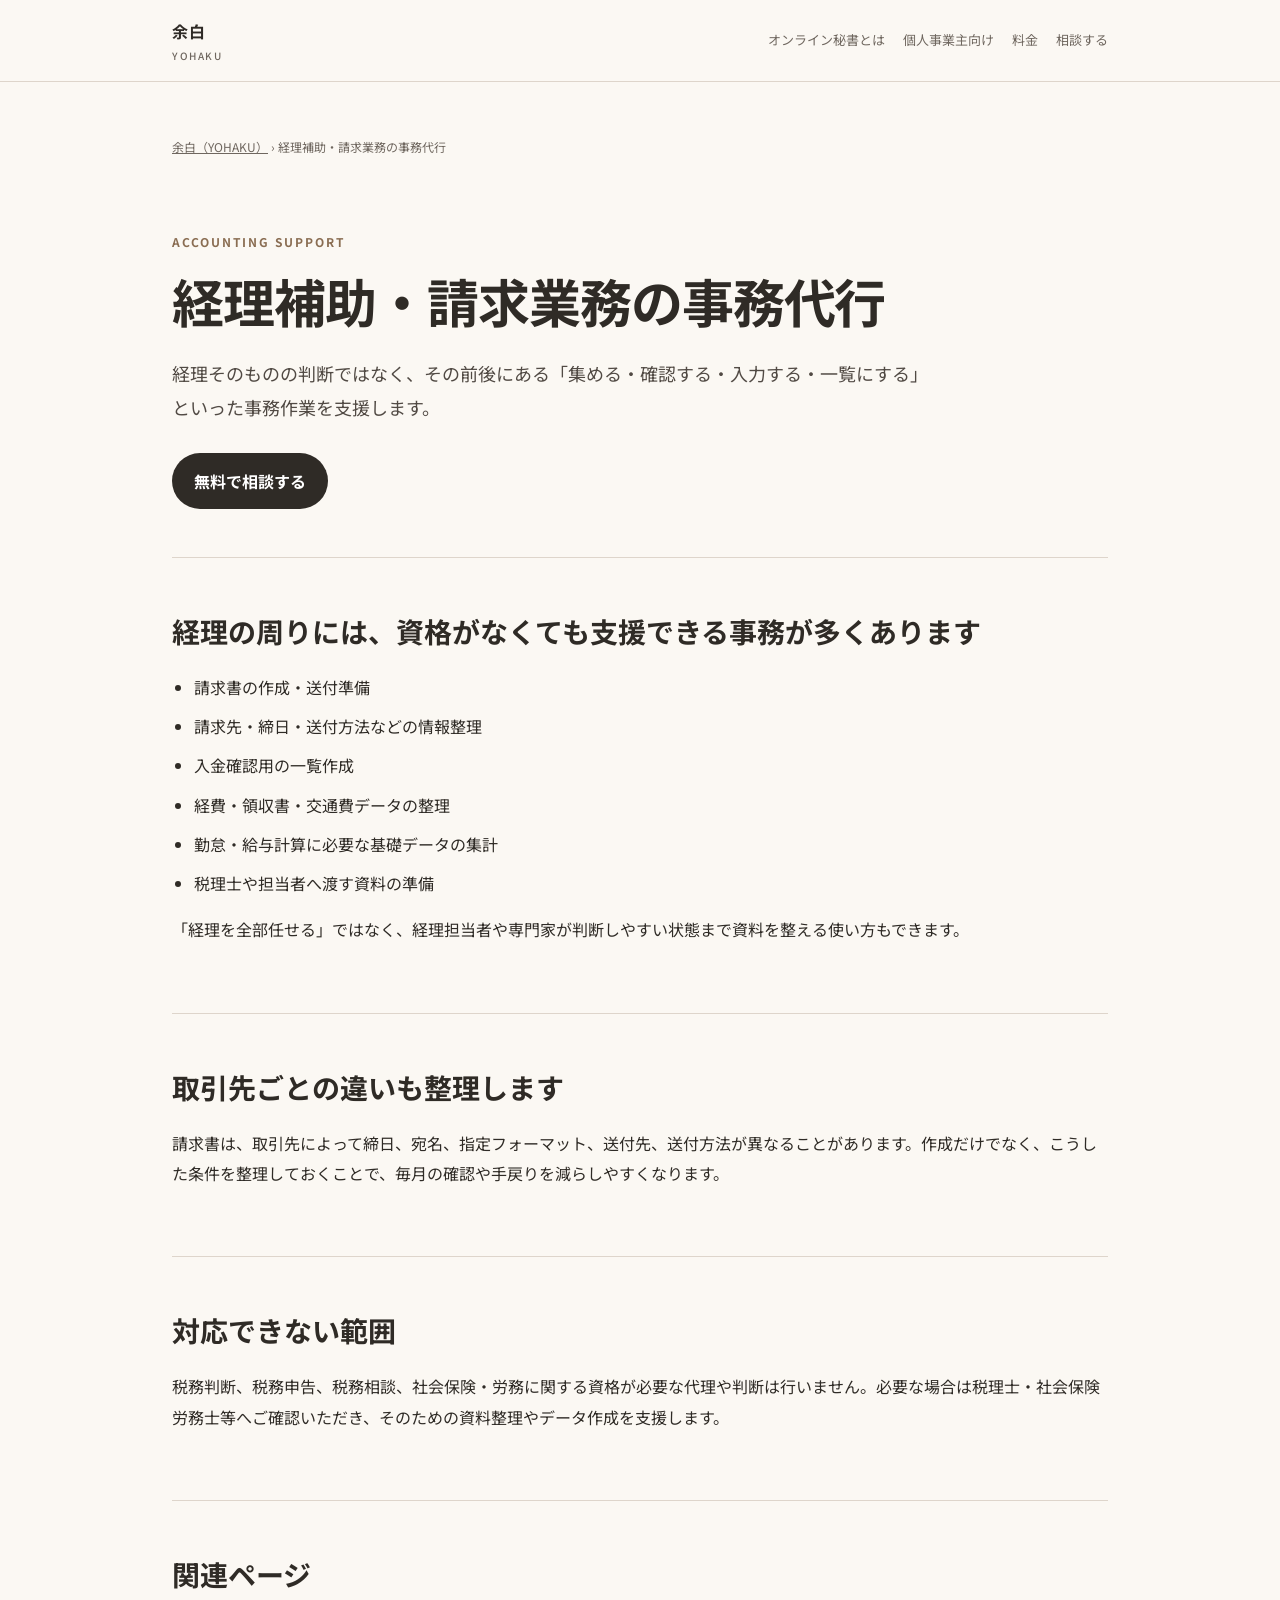
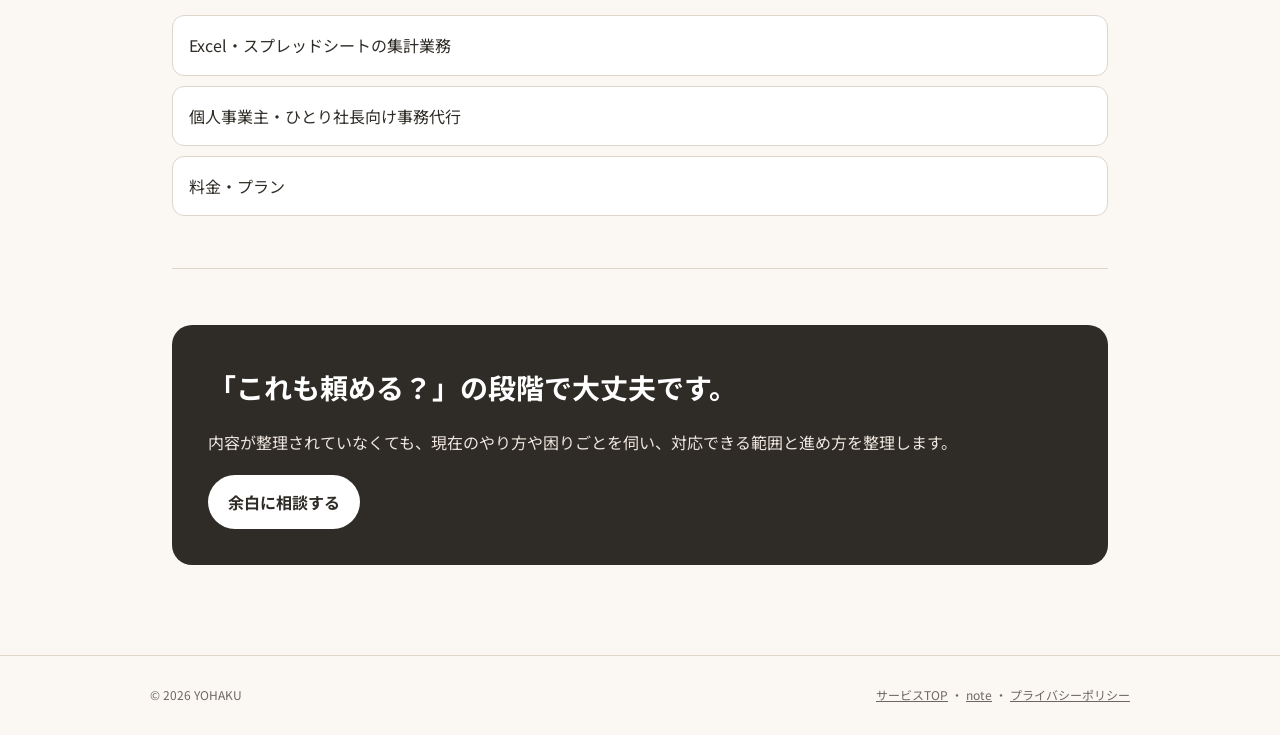
==== accounting-support/index.html @ 57a2a7ad "Add SEO page for accounting support" ====
<!DOCTYPE html>
<html lang="ja">
<head>
<meta charset="UTF-8">
<meta name="viewport" content="width=device-width,initial-scale=1">
<meta name="robots" content="index, follow, max-image-preview:large">
<link rel="canonical" href="https://ya-gi-chan.github.io/Assistant/accounting-support/">
<title>経理補助・請求業務の事務代行｜オンライン秘書 余白</title>
<meta name="description" content="請求書作成、入出金確認用データ、経費・交通費・給与関連資料の集計など、経理周辺の事務作業をオンラインで支援。個人事業主・小規模法人向け。">
<meta property="og:title" content="経理補助・請求業務の事務代行｜オンライン秘書 余白">
<meta property="og:description" content="経理周辺の「集める・確認する・入力する・一覧にする」事務作業をオンラインで支援します。">
<meta property="og:type" content="article">
<meta property="og:url" content="https://ya-gi-chan.github.io/Assistant/accounting-support/">
<meta property="og:locale" content="ja_JP">
<script type="application/ld+json">{"@context":"https://schema.org","@graph":[{"@type":"BreadcrumbList","itemListElement":[{"@type":"ListItem","position":1,"name":"余白（YOHAKU）","item":"https://ya-gi-chan.github.io/Assistant/"},{"@type":"ListItem","position":2,"name":"経理補助・請求業務の事務代行","item":"https://ya-gi-chan.github.io/Assistant/accounting-support/"}]},{"@type":"Service","name":"経理補助・請求業務の事務代行","url":"https://ya-gi-chan.github.io/Assistant/accounting-support/","description":"個人事業主・小規模法人向けの経理補助・請求業務の事務代行","serviceType":"経理補助・請求業務事務代行","areaServed":"JP","provider":{"@type":"ProfessionalService","name":"余白（YOHAKU）","url":"https://ya-gi-chan.github.io/Assistant/"}}]}</script>
<link rel="preconnect" href="https://fonts.googleapis.com">
<link rel="preconnect" href="https://fonts.gstatic.com" crossorigin>
<link href="https://fonts.googleapis.com/css2?family=Noto+Sans+JP:wght@400;500;700&display=swap" rel="stylesheet">
<link rel="stylesheet" href="../seo.css">
</head>
<body>
<header class="seo-header"><div class="seo-header__inner">
<a class="seo-logo" href="/Assistant/">余白 <small>YOHAKU</small></a>
<nav class="seo-nav"><a href="/Assistant/online-secretary/">オンライン秘書とは</a><a href="/Assistant/small-business/">個人事業主向け</a><a href="/Assistant/price/">料金</a><a href="/Assistant/#contact">相談する</a></nav>
</div></header>
<main class="seo-main">
<div class="breadcrumb"><a href="/Assistant/">余白（YOHAKU）</a> › 経理補助・請求業務の事務代行</div>
<section class="seo-hero">
<p class="eyebrow">ACCOUNTING SUPPORT</p>
<h1>経理補助・請求業務の事務代行</h1>
<p class="seo-hero__lead">経理そのものの判断ではなく、その前後にある「集める・確認する・入力する・一覧にする」といった事務作業を支援します。</p>
<a class="seo-cta" href="/Assistant/#contact">無料で相談する</a>
</section>
<section class="seo-section">
<h2>経理の周りには、資格がなくても支援できる事務が多くあります</h2>
<ul class="seo-list">
<li>請求書の作成・送付準備</li>
<li>請求先・締日・送付方法などの情報整理</li>
<li>入金確認用の一覧作成</li>
<li>経費・領収書・交通費データの整理</li>
<li>勤怠・給与計算に必要な基礎データの集計</li>
<li>税理士や担当者へ渡す資料の準備</li>
</ul>
<p>「経理を全部任せる」ではなく、経理担当者や専門家が判断しやすい状態まで資料を整える使い方もできます。</p>
</section>
<section class="seo-section">
<h2>取引先ごとの違いも整理します</h2>
<p>請求書は、取引先によって締日、宛名、指定フォーマット、送付先、送付方法が異なることがあります。作成だけでなく、こうした条件を整理しておくことで、毎月の確認や手戻りを減らしやすくなります。</p>
</section>
<section class="seo-section">
<h2>対応できない範囲</h2>
<p>税務判断、税務申告、税務相談、社会保険・労務に関する資格が必要な代理や判断は行いません。必要な場合は税理士・社会保険労務士等へご確認いただき、そのための資料整理やデータ作成を支援します。</p>
</section>
<section class="seo-section">
<h2>関連ページ</h2>
<div class="links">
<a href="/Assistant/spreadsheet/">Excel・スプレッドシートの集計業務</a>
<a href="/Assistant/small-business/">個人事業主・ひとり社長向け事務代行</a>
<a href="/Assistant/price/">料金・プラン</a>
</div>
</section>
<section class="seo-contact"><h2>「これも頼める？」の段階で大丈夫です。</h2><p>内容が整理されていなくても、現在のやり方や困りごとを伺い、対応できる範囲と進め方を整理します。</p><a href="/Assistant/#contact">余白に相談する</a></section>
</main>
<footer class="seo-footer"><div class="seo-footer__inner"><span>© 2026 YOHAKU</span><span><a href="/Assistant/">サービスTOP</a> ・ <a href="https://note.com/roudoungdesu">note</a> ・ <a href="/Assistant/privacy.html">プライバシーポリシー</a></span></div></footer>
</body></html>
---- seo.css ----
:root{
  --bg:#fbf8f3;
  --paper:#ffffff;
  --ink:#2f2b26;
  --muted:#6f675f;
  --line:#ded5cb;
  --soft:#f2ebe3;
  --accent:#8a6d52;
  --max:980px;
}
*{box-sizing:border-box}
html{scroll-behavior:smooth}
body{margin:0;background:var(--bg);color:var(--ink);font-family:"Noto Sans JP",system-ui,-apple-system,sans-serif;line-height:1.9}
a{color:inherit}
img{max-width:100%}
.seo-header{position:sticky;top:0;z-index:10;background:rgba(251,248,243,.96);border-bottom:1px solid var(--line);backdrop-filter:blur(10px)}
.seo-header__inner{max-width:var(--max);margin:auto;padding:16px 22px;display:flex;align-items:center;justify-content:space-between;gap:20px}
.seo-logo{text-decoration:none;font-weight:700;letter-spacing:.04em}
.seo-logo small{display:block;font-size:10px;font-weight:500;letter-spacing:.16em;color:var(--muted)}
.seo-nav{display:flex;gap:18px;flex-wrap:wrap;font-size:13px}
.seo-nav a{text-decoration:none;color:var(--muted)}
.seo-nav a:hover{text-decoration:underline}
.seo-main{max-width:var(--max);margin:auto;padding:54px 22px 90px}
.breadcrumb{font-size:12px;color:var(--muted);margin-bottom:28px}
.breadcrumb a{color:var(--muted)}
.seo-hero{padding:44px 0 48px;border-bottom:1px solid var(--line)}
.eyebrow{font-size:12px;letter-spacing:.16em;color:var(--accent);font-weight:700;margin:0 0 12px}
.seo-hero h1{font-size:clamp(30px,5vw,52px);line-height:1.35;margin:0 0 20px;letter-spacing:-.02em}
.seo-hero__lead{font-size:18px;max-width:760px;color:#514a44;margin:0}
.seo-cta{display:inline-block;margin-top:28px;padding:13px 22px;background:var(--ink);color:white;text-decoration:none;border-radius:999px;font-weight:700}
.seo-section{padding:52px 0;border-bottom:1px solid var(--line)}
.seo-section h2{font-size:28px;line-height:1.5;margin:0 0 20px}
.seo-section h3{font-size:20px;margin:30px 0 10px}
.seo-section p{margin:0 0 16px}
.seo-grid{display:grid;grid-template-columns:repeat(2,minmax(0,1fr));gap:18px;margin-top:22px}
.seo-card{background:var(--paper);border:1px solid var(--line);border-radius:16px;padding:24px}
.seo-card h3{margin:0 0 8px;font-size:18px}
.seo-card p{margin:0;color:var(--muted);font-size:14px}
.seo-list{padding-left:1.4em}
.seo-list li{margin:.55em 0}
.note-box{background:var(--soft);border-radius:16px;padding:24px;margin-top:24px}
.note-box strong{display:block;margin-bottom:6px}
.compare{width:100%;border-collapse:collapse;margin-top:24px;background:white}
.compare th,.compare td{border:1px solid var(--line);padding:14px;text-align:left;vertical-align:top}
.compare th{background:var(--soft)}
.links{display:grid;gap:10px;margin-top:20px}
.links a{background:white;border:1px solid var(--line);padding:14px 16px;border-radius:12px;text-decoration:none}
.links a:hover{border-color:var(--accent)}
.seo-contact{margin-top:56px;padding:36px;background:var(--ink);color:white;border-radius:20px}
.seo-contact h2{margin:0 0 12px;font-size:28px}
.seo-contact p{margin:0 0 18px;color:#eee7df}
.seo-contact a{display:inline-block;background:white;color:var(--ink);padding:12px 20px;border-radius:999px;text-decoration:none;font-weight:700}
.seo-footer{border-top:1px solid var(--line);padding:28px 22px;color:var(--muted);font-size:12px}
.seo-footer__inner{max-width:var(--max);margin:auto;display:flex;justify-content:space-between;gap:20px;flex-wrap:wrap}
.seo-footer a{color:var(--muted)}
@media(max-width:720px){
 .seo-nav{display:none}
 .seo-main{padding-top:32px}
 .seo-grid{grid-template-columns:1fr}
 .seo-hero__lead{font-size:16px}
 .seo-section{padding:38px 0}
 .compare{font-size:13px}
 .compare th,.compare td{padding:10px}
}
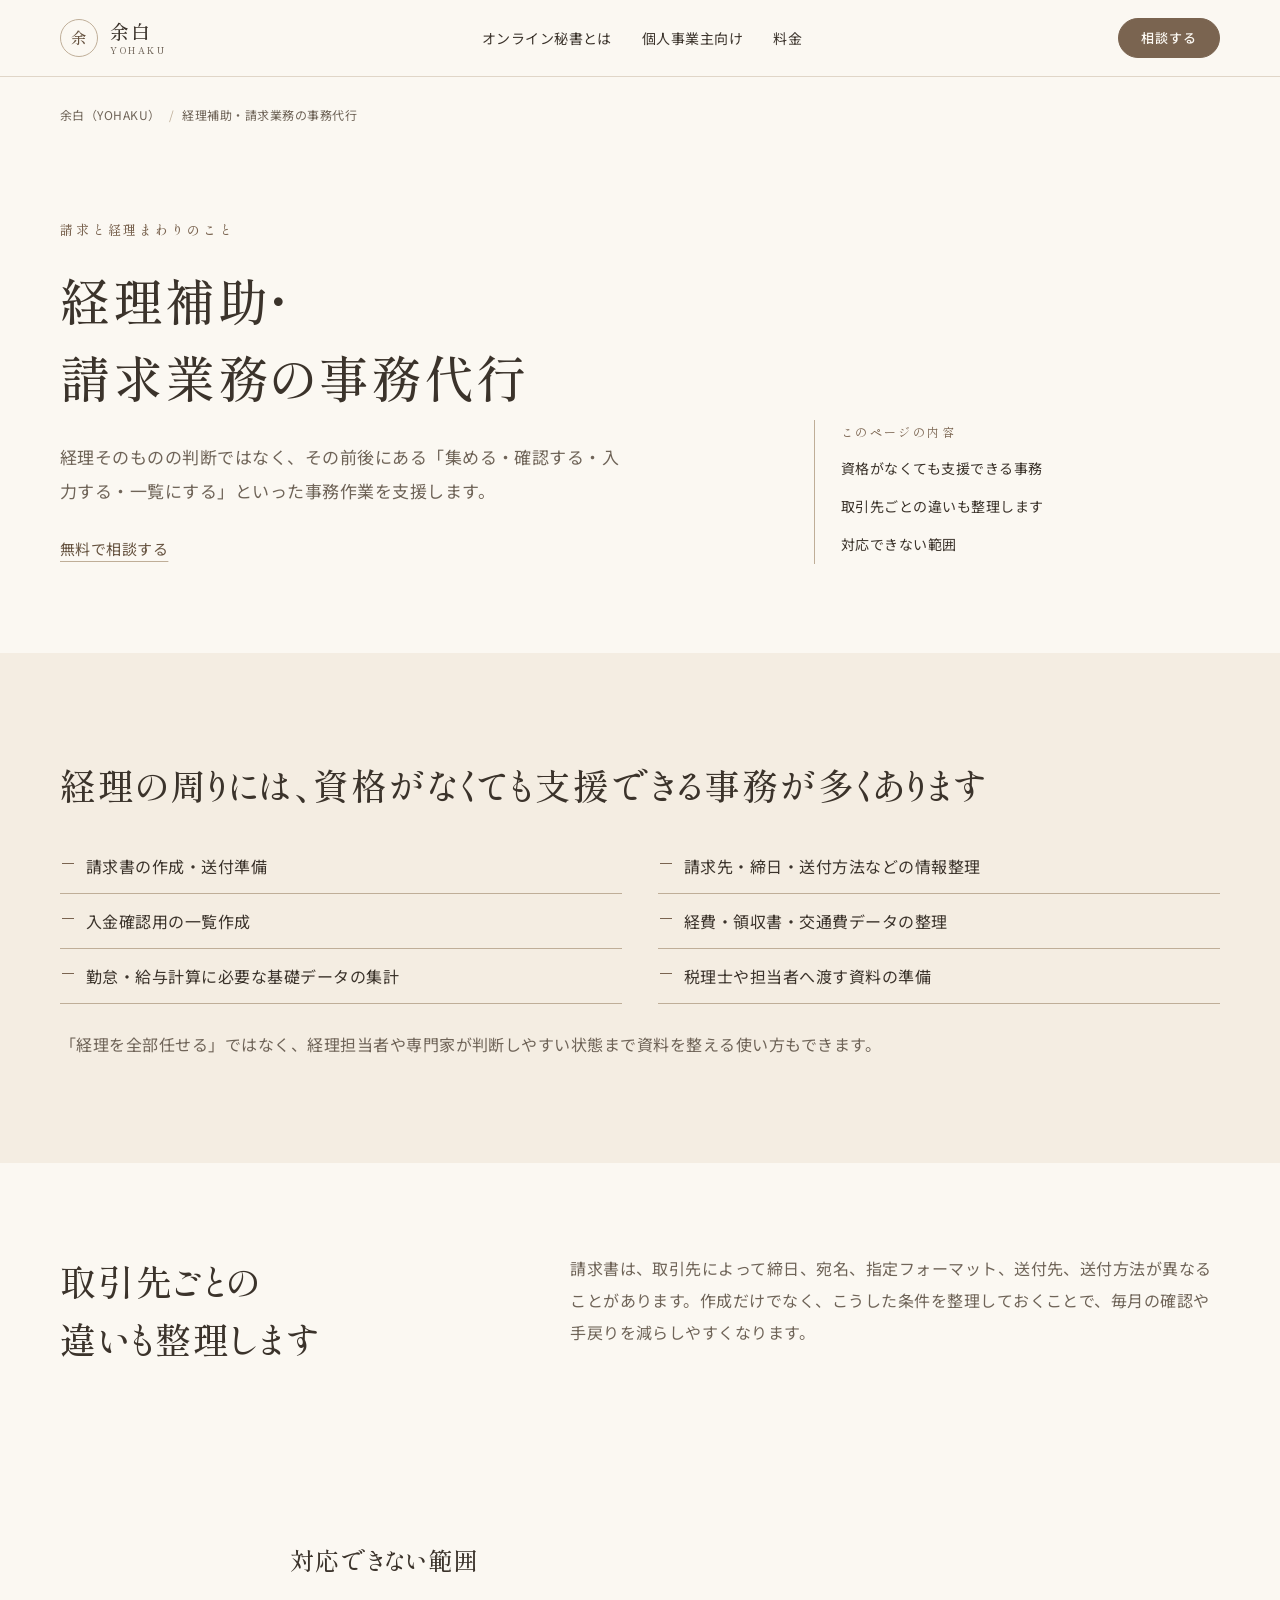
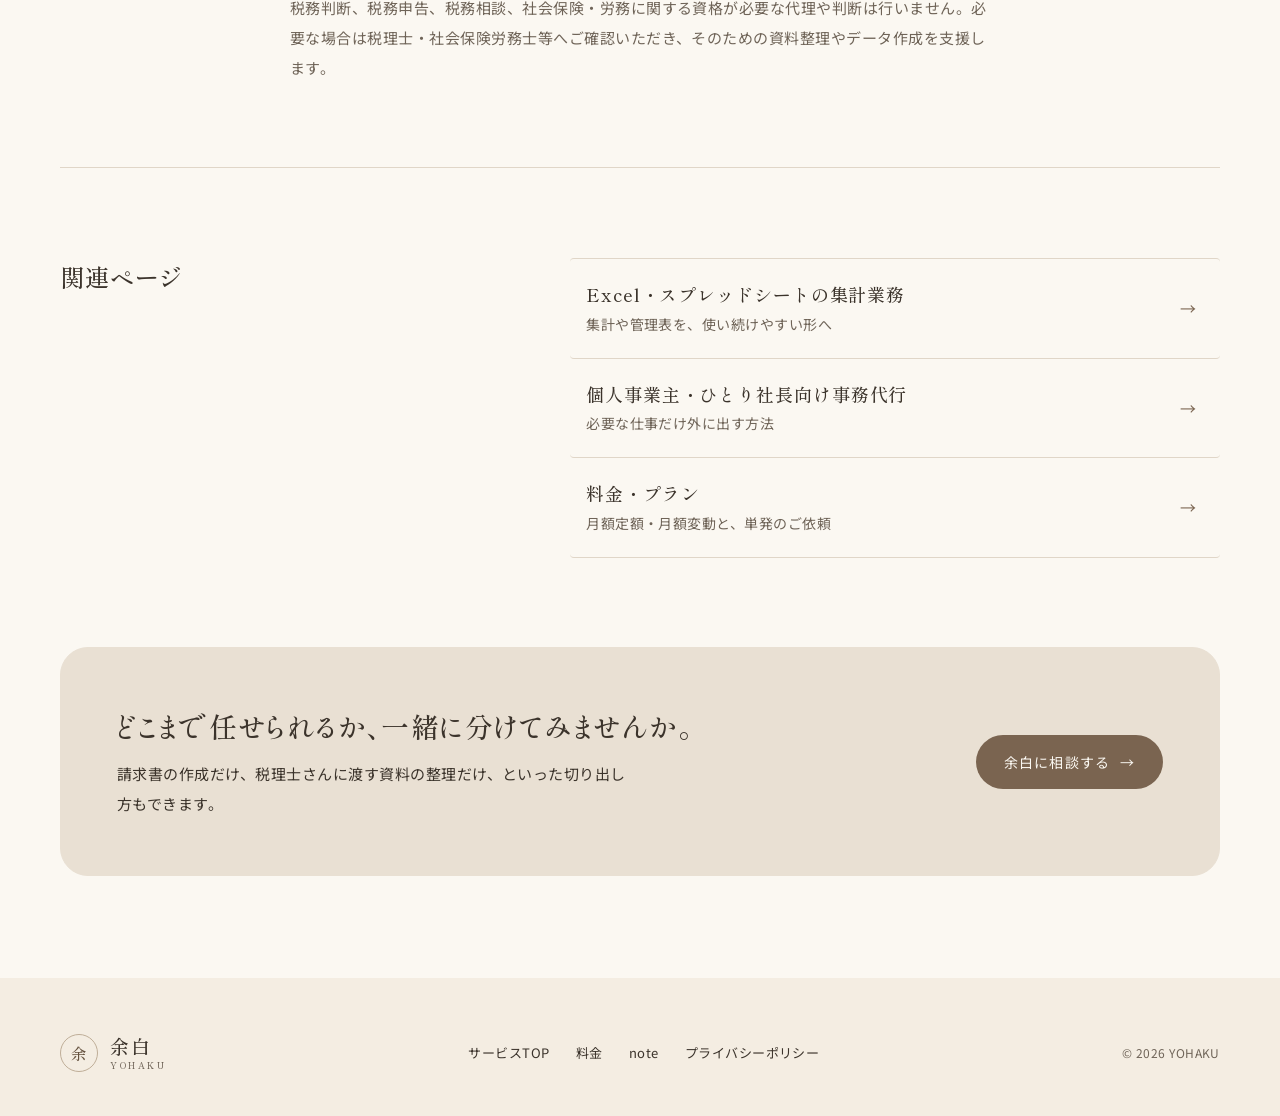
==== commit 72d1ea1a: "Unify site into warm beige YOHAKU design with shared stylesheet Replace styles.css, brand.css and se" ====
--- a/accounting-support/index.html
+++ b/accounting-support/index.html
@@ -15,25 +15,28 @@
 <script type="application/ld+json">{"@context":"https://schema.org","@graph":[{"@type":"BreadcrumbList","itemListElement":[{"@type":"ListItem","position":1,"name":"余白（YOHAKU）","item":"https://ya-gi-chan.github.io/Assistant/"},{"@type":"ListItem","position":2,"name":"経理補助・請求業務の事務代行","item":"https://ya-gi-chan.github.io/Assistant/accounting-support/"}]},{"@type":"Service","name":"経理補助・請求業務の事務代行","url":"https://ya-gi-chan.github.io/Assistant/accounting-support/","description":"個人事業主・小規模法人向けの経理補助・請求業務の事務代行","serviceType":"経理補助・請求業務事務代行","areaServed":"JP","provider":{"@type":"ProfessionalService","name":"余白（YOHAKU）","url":"https://ya-gi-chan.github.io/Assistant/"}}]}</script>
 <link rel="preconnect" href="https://fonts.googleapis.com">
 <link rel="preconnect" href="https://fonts.gstatic.com" crossorigin>
-<link href="https://fonts.googleapis.com/css2?family=Noto+Sans+JP:wght@400;500;700&display=swap" rel="stylesheet">
-<link rel="stylesheet" href="../seo.css">
+<link href="https://fonts.googleapis.com/css2?family=Noto+Sans+JP:wght@400;500&family=Shippori+Mincho:wght@400;500;600&display=swap" rel="stylesheet">
+<link rel="stylesheet" href="../yohaku.css?v=20261105-1">
 </head>
 <body>
-<header class="seo-header"><div class="seo-header__inner">
-<a class="seo-logo" href="/Assistant/">余白 <small>YOHAKU</small></a>
-<nav class="seo-nav"><a href="/Assistant/online-secretary/">オンライン秘書とは</a><a href="/Assistant/small-business/">個人事業主向け</a><a href="/Assistant/price/">料金</a><a href="/Assistant/#contact">相談する</a></nav>
+<header class="header header--read header--line"><div class="container header__inner">
+<a class="logo" href="/Assistant/" aria-label="余白 トップへ"><span class="logo__mark">余</span><span>余白<small>YOHAKU</small></span></a>
+<nav class="nav" aria-label="メインメニュー"><a href="/Assistant/online-secretary/">オンライン秘書とは</a><a href="/Assistant/small-business/">個人事業主向け</a><a href="/Assistant/price/">料金</a></nav>
+<a class="btn btn--sm header__cta" href="/Assistant/#contact">相談する</a>
 </div></header>
-<main class="seo-main">
-<div class="breadcrumb"><a href="/Assistant/">余白（YOHAKU）</a> › 経理補助・請求業務の事務代行</div>
-<section class="seo-hero">
-<p class="eyebrow">ACCOUNTING SUPPORT</p>
+<main>
+<div class="container">
+<nav class="crumbs" aria-label="パンくずリスト"><a href="/Assistant/">余白（YOHAKU）</a><span>/</span>経理補助・請求業務の事務代行</nav>
+<section class="read-hero"><div>
+<p class="eyebrow">請求と経理まわりのこと</p>
 <h1>経理補助・請求業務の事務代行</h1>
-<p class="seo-hero__lead">経理そのものの判断ではなく、その前後にある「集める・確認する・入力する・一覧にする」といった事務作業を支援します。</p>
-<a class="seo-cta" href="/Assistant/#contact">無料で相談する</a>
-</section>
-<section class="seo-section">
+<p class="read-hero__lead">経理そのものの判断ではなく、その前後にある「集める・確認する・入力する・一覧にする」といった事務作業を支援します。</p>
+<a class="text-link" href="/Assistant/#contact">無料で相談する</a>
+</div><nav class="toc" aria-label="このページの内容"><p>このページの内容</p><a href="#scope">資格がなくても支援できる事務</a><a href="#clients">取引先ごとの違いも整理します</a><a href="#limit">対応できない範囲</a></nav></section>
+</div>
+<section class="band" id="scope"><div class="container">
 <h2>経理の周りには、資格がなくても支援できる事務が多くあります</h2>
-<ul class="seo-list">
+<ul class="ticks ticks--two">
 <li>請求書の作成・送付準備</li>
 <li>請求先・締日・送付方法などの情報整理</li>
 <li>入金確認用の一覧作成</li>
@@ -42,24 +45,20 @@
 <li>税理士や担当者へ渡す資料の準備</li>
 </ul>
 <p>「経理を全部任せる」ではなく、経理担当者や専門家が判断しやすい状態まで資料を整える使い方もできます。</p>
-</section>
-<section class="seo-section">
-<h2>取引先ごとの違いも整理します</h2>
+</div></section>
+<div class="container">
+<section class="chapter" id="clients"><h2>取引先ごとの違いも整理します</h2><div class="chapter__body">
 <p>請求書は、取引先によって締日、宛名、指定フォーマット、送付先、送付方法が異なることがあります。作成だけでなく、こうした条件を整理しておくことで、毎月の確認や手戻りを減らしやすくなります。</p>
-</section>
-<section class="seo-section">
-<h2>対応できない範囲</h2>
-<p>税務判断、税務申告、税務相談、社会保険・労務に関する資格が必要な代理や判断は行いません。必要な場合は税理士・社会保険労務士等へご確認いただき、そのための資料整理やデータ作成を支援します。</p>
-</section>
-<section class="seo-section">
-<h2>関連ページ</h2>
-<div class="links">
-<a href="/Assistant/spreadsheet/">Excel・スプレッドシートの集計業務</a>
-<a href="/Assistant/small-business/">個人事業主・ひとり社長向け事務代行</a>
-<a href="/Assistant/price/">料金・プラン</a>
+</div></section>
+<section class="quiet" id="limit"><h2>対応できない範囲</h2>
+<p>税務判断、税務申告、税務相談、社会保険・労務に関する資格が必要な代理や判断は行いません。必要な場合は税理士・社会保険労務士等へご確認いただき、そのための資料整理やデータ作成を支援します。</p></section>
+<section class="next-read"><h2>関連ページ</h2><div><a class="row-link" href="/Assistant/spreadsheet/"><span><strong>Excel・スプレッドシートの集計業務</strong><small>集計や管理表を、使い続けやすい形へ</small></span><span aria-hidden="true">→</span></a><a class="row-link" href="/Assistant/small-business/"><span><strong>個人事業主・ひとり社長向け事務代行</strong><small>必要な仕事だけ外に出す方法</small></span><span aria-hidden="true">→</span></a><a class="row-link" href="/Assistant/price/"><span><strong>料金・プラン</strong><small>月額定額・月額変動と、単発のご依頼</small></span><span aria-hidden="true">→</span></a></div></section>
+<section class="invite-wrap"><a class="invite" href="/Assistant/#contact"><div><h2>どこまで任せられるか、一緒に分けてみませんか。</h2><p>請求書の作成だけ、税理士さんに渡す資料の整理だけ、といった切り出し方もできます。</p></div><span class="invite__go">余白に相談する <span aria-hidden="true">→</span></span></a></section>
 </div>
-</section>
-<section class="seo-contact"><h2>「これも頼める？」の段階で大丈夫です。</h2><p>内容が整理されていなくても、現在のやり方や困りごとを伺い、対応できる範囲と進め方を整理します。</p><a href="/Assistant/#contact">余白に相談する</a></section>
 </main>
-<footer class="seo-footer"><div class="seo-footer__inner"><span>© 2026 YOHAKU</span><span><a href="/Assistant/">サービスTOP</a> ・ <a href="https://note.com/roudoungdesu">note</a> ・ <a href="/Assistant/privacy.html">プライバシーポリシー</a></span></div></footer>
-</body></html>+<footer class="footer"><div class="container footer__inner">
+<a class="logo" href="/Assistant/" aria-label="余白 トップへ"><span class="logo__mark">余</span><span>余白<small>YOHAKU</small></span></a>
+<div><a href="/Assistant/">サービスTOP</a><a href="/Assistant/price/">料金</a><a href="https://note.com/roudoungdesu">note</a><a href="/Assistant/privacy.html">プライバシーポリシー</a></div>
+<p>© 2026 YOHAKU</p>
+</div></footer>
+</body></html>
--- a/yohaku.css
+++ b/yohaku.css
@@ -0,0 +1,466 @@
+/* 余白（YOHAKU）共通スタイル — トップ・読みもの・プライバシーポリシーで共有 */
+
+:root {
+  --ivory: #fbf8f2;
+  --paper: #fffdf9;
+  --beige: #f4ede2;
+  --greige: #e9e0d3;
+  --line: #e0d6c8;
+  --line-strong: #bfae98;
+  --brown: #7a6450;
+  --brown-deep: #65523f;
+  --ink: #3b332b;
+  --muted: #6f6458;
+  --serif: "Shippori Mincho", "Yu Mincho", "Hiragino Mincho ProN", serif;
+  --sans: "Noto Sans JP", "Hiragino Sans", "Yu Gothic", system-ui, sans-serif;
+  --radius: 18px;
+  --wide: 1160px;
+  --read: 920px;
+  --ease: cubic-bezier(.2, .7, .2, 1);
+}
+
+*, *::before, *::after { box-sizing: border-box; }
+html { scroll-behavior: smooth; scroll-padding-top: 96px; -webkit-text-size-adjust: 100%; }
+body { margin: 0; background: var(--ivory); color: var(--ink); font-family: var(--sans); font-size: 16px; line-height: 2; letter-spacing: .03em; -webkit-font-smoothing: antialiased; }
+body.is-loading { overflow: hidden; }
+img { max-width: 100%; }
+a { color: inherit; }
+ul, ol { margin: 0; padding: 0; list-style: none; }
+p { margin: 0; }
+h1, h2, h3 { margin: 0; font-family: var(--serif); font-weight: 500; line-height: 1.6; letter-spacing: .05em; font-feature-settings: "palt"; word-break: auto-phrase; text-wrap: balance; }
+h1 { font-size: clamp(30px, 4.4vw, 50px); line-height: 1.55; }
+h2 { font-size: clamp(25px, 3vw, 36px); }
+h3 { font-size: clamp(18px, 1.7vw, 21px); }
+p, li, dd { line-break: strict; text-wrap: pretty; }
+:focus-visible { outline: 2px solid var(--brown); outline-offset: 3px; border-radius: 4px; }
+
+.container { width: min(var(--wide), calc(100% - 48px)); margin-inline: auto; }
+.eyebrow, .kicker { margin-bottom: 18px; color: var(--brown); font-family: var(--serif); font-size: 13px; font-weight: 500; letter-spacing: .22em; }
+.eyebrow--center { text-align: center; }
+.center { text-align: center; }
+.section-title { text-align: center; }
+.section-lead { max-width: 34em; margin: 20px auto 0; color: var(--muted); text-align: center; }
+
+/* ボタン */
+.btn { display: inline-flex; align-items: center; justify-content: center; gap: 12px; padding: 15px 34px; border: 1px solid var(--brown); border-radius: 999px; background: var(--brown); color: var(--ivory); font: 500 15px/1.5 var(--sans); letter-spacing: .08em; text-decoration: none; cursor: pointer; transition: background .3s var(--ease), border-color .3s var(--ease); }
+.btn:hover { background: var(--brown-deep); border-color: var(--brown-deep); }
+.btn b { font-weight: 400; transition: transform .3s var(--ease); }
+.btn:hover b { transform: translateX(3px); }
+.btn--sm { padding: 9px 22px; font-size: 13px; }
+.btn--soft { background: transparent; color: var(--brown-deep); }
+.btn--soft:hover { background: var(--beige); border-color: var(--brown); }
+.text-link { color: var(--brown-deep); font-size: 15px; text-decoration: underline; text-decoration-color: var(--line-strong); text-underline-offset: 6px; transition: text-decoration-color .3s; }
+.text-link:hover { text-decoration-color: var(--brown); }
+
+/* ヘッダー */
+.header { position: sticky; top: 0; z-index: 40; background: rgba(251, 248, 242, .9); backdrop-filter: blur(10px); border-bottom: 1px solid transparent; transition: border-color .3s; }
+.header.is-scrolled, .header--line { border-bottom-color: var(--line); }
+.header__inner { display: flex; align-items: center; justify-content: space-between; gap: 24px; min-height: 76px; }
+.logo { display: inline-flex; align-items: center; gap: 12px; font-family: var(--serif); font-size: 19px; font-weight: 500; line-height: 1.2; letter-spacing: .12em; text-decoration: none; }
+.logo small { display: block; margin-top: 3px; color: var(--muted); font-size: 9px; letter-spacing: .28em; }
+.logo__mark { display: grid; place-items: center; width: 38px; height: 38px; border: 1px solid var(--line-strong); border-radius: 50%; color: var(--brown-deep); font-size: 16px; letter-spacing: 0; }
+.nav { display: flex; align-items: center; gap: 30px; font-size: 14px; }
+.nav a { color: var(--ink); text-decoration: none; transition: color .25s; }
+.nav a:hover, .nav a[aria-current] { color: var(--brown); }
+.nav-toggle { display: none; width: 42px; height: 42px; padding: 0; border: 0; background: none; cursor: pointer; }
+.nav-toggle span { display: block; width: 22px; height: 1px; margin: 6px auto; background: var(--ink); }
+
+/* フッター */
+.footer { padding: 56px 0 44px; background: var(--beige); font-size: 13px; }
+.footer__inner { display: flex; flex-wrap: wrap; align-items: center; justify-content: space-between; gap: 18px 36px; }
+.footer__inner > div { display: flex; flex-wrap: wrap; gap: 8px 26px; }
+.footer__inner a { text-decoration: none; }
+.footer__inner > div a:hover { color: var(--brown); }
+.footer__inner p { color: var(--muted); font-size: 12px; }
+
+/* ローディング・スクロール */
+.page-loader { position: fixed; inset: 0; z-index: 90; display: grid; place-items: center; background: var(--ivory); transition: opacity .7s var(--ease), visibility .7s; }
+.page-loader.is-hidden { opacity: 0; visibility: hidden; }
+.page-loader__inner { display: grid; justify-items: center; gap: 16px; }
+.page-loader__brand { font-family: var(--serif); font-size: 20px; letter-spacing: .4em; }
+.page-loader__line { width: 72px; height: 1px; background: var(--line-strong); transform-origin: left; animation: loader-line 1.1s var(--ease) both; }
+.page-loader small { color: var(--muted); font-size: 12px; letter-spacing: .14em; }
+.scroll-progress { position: fixed; top: 0; left: 0; z-index: 50; width: 100%; height: 2px; background: var(--line-strong); transform: scaleX(0); transform-origin: left; }
+.reveal { opacity: 0; transform: translateY(18px); transition: opacity .9s var(--ease), transform .9s var(--ease); }
+.reveal.is-visible { opacity: 1; transform: none; }
+.reveal-stagger > * { opacity: 0; transform: translateY(14px); transition: opacity .8s var(--ease), transform .8s var(--ease); }
+.reveal-stagger.is-visible > * { opacity: 1; transform: none; }
+.reveal-stagger.is-visible > :nth-child(2) { transition-delay: .08s; }
+.reveal-stagger.is-visible > :nth-child(3) { transition-delay: .16s; }
+.reveal-stagger.is-visible > :nth-child(4) { transition-delay: .24s; }
+.reveal-stagger.is-visible > :nth-child(n+5) { transition-delay: .32s; }
+@keyframes loader-line { from { transform: scaleX(0); } to { transform: scaleX(1); } }
+@keyframes rise { from { opacity: 0; transform: translateY(14px); } to { opacity: 1; transform: none; } }
+@keyframes breathe { 0%, 100% { transform: translate(var(--mouse-x, 0), var(--mouse-y, 0)) scale(1); } 50% { transform: translate(var(--mouse-x, 0), var(--mouse-y, 0)) scale(1.025); } }
+
+/* ===== トップ ===== */
+.hero { padding: clamp(40px, 6vw, 84px) 0 0; }
+.hero__grid { display: grid; grid-template-columns: minmax(0, 1.15fr) minmax(0, .85fr); gap: clamp(32px, 6vw, 88px); align-items: center; }
+.hero__copy > * { animation: rise 1.1s var(--ease) both; }
+.hero__copy > :nth-child(2) { animation-delay: .08s; }
+.hero__copy > :nth-child(3) { animation-delay: .16s; }
+.hero__copy > :nth-child(n+4) { animation-delay: .26s; }
+.hero .kicker { margin-bottom: 10px; font-size: 11px; }
+.hero__tagline { color: var(--muted); font-size: 15px; }
+.hero h1 { margin: 26px 0 28px; font-size: clamp(40px, 5.6vw, 72px); line-height: 1.45; letter-spacing: .06em; }
+.hero h1 span, .hero h1 em { font-style: normal; white-space: nowrap; }
+.hero__lead { max-width: 30em; color: var(--muted); }
+.hero__actions { display: flex; flex-wrap: wrap; align-items: center; gap: 18px 30px; margin-top: 38px; }
+.hero__visual { position: relative; display: grid; place-items: center; aspect-ratio: 4 / 5; max-height: 600px; border-radius: 999px 999px 24px 24px; background: linear-gradient(180deg, var(--beige), var(--greige)); overflow: hidden; }
+.hero__monogram { font-family: var(--serif); font-size: clamp(130px, 17vw, 230px); line-height: 1; color: var(--paper); animation: breathe 9s ease-in-out infinite; }
+.hero__vertical { position: absolute; top: 19%; right: 13%; color: var(--brown-deep); font-family: var(--serif); font-size: 15px; letter-spacing: .32em; writing-mode: vertical-rl; }
+.hero__bottom { margin-top: clamp(40px, 5vw, 64px); border-top: 1px solid var(--line); }
+.hero__bottom > p { display: none; }
+.hero__facts { display: grid; grid-template-columns: repeat(4, 1fr); width: min(var(--wide), calc(100% - 48px)); margin-inline: auto; }
+.hero__facts li { padding: 24px 22px; border-left: 1px solid var(--line); }
+.hero__facts li:first-child { border-left: 0; padding-left: 0; }
+.hero__facts strong { display: block; font-family: var(--serif); font-size: 18px; font-weight: 500; }
+.hero__facts span { color: var(--muted); font-size: 12px; }
+
+.intro { padding: clamp(84px, 11vw, 150px) 0; }
+.intro__grid { display: grid; grid-template-columns: 1fr 1fr; gap: clamp(32px, 7vw, 100px); align-items: start; }
+.intro__text { display: grid; gap: 22px; color: var(--muted); }
+.intro__text strong { color: var(--ink); font-weight: 500; }
+
+.owner-letter { padding: clamp(84px, 11vw, 140px) 0; background: var(--beige); }
+.owner-letter__intro { display: grid; grid-template-columns: .55fr 1.45fr; gap: clamp(24px, 5vw, 70px); }
+.owner-letter__intro h2 { margin-bottom: 26px; }
+.owner-letter__intro > div > p { max-width: 38em; color: var(--muted); }
+.owner-checks { display: grid; grid-template-columns: .55fr 1.45fr; gap: clamp(24px, 5vw, 70px); margin-top: clamp(56px, 7vw, 90px); }
+.owner-checks__lead { font-family: var(--serif); font-size: clamp(19px, 2vw, 24px); line-height: 1.8; }
+.owner-checks li { display: flex; gap: 18px; padding: 15px 0; border-bottom: 1px solid var(--line-strong); }
+.owner-checks li:first-child { border-top: 1px solid var(--line-strong); }
+.owner-checks li span { flex: none; width: 2.4em; color: var(--brown); font-family: var(--serif); font-size: 13px; line-height: 2.4; }
+.owner-letter__message { max-width: 720px; margin: clamp(70px, 9vw, 120px) auto; text-align: center; }
+.owner-letter__message p { margin-bottom: 16px; color: var(--muted); }
+.owner-letter__message strong { display: block; font-family: var(--serif); font-size: clamp(22px, 2.6vw, 31px); font-weight: 500; line-height: 1.8; }
+.owner-letter__solution { display: grid; grid-template-columns: 1fr 1fr; gap: clamp(32px, 6vw, 90px); }
+.owner-letter__body { display: grid; gap: 20px; align-content: start; color: var(--muted); }
+.compare-grid { display: grid; grid-template-columns: .9fr 1.1fr; gap: 20px; margin-top: 48px; align-items: stretch; }
+.compare-grid article { padding: clamp(26px, 3vw, 40px); border-radius: var(--radius); border: 1px solid var(--line-strong); }
+.compare-grid__yohaku { background: var(--paper); border-color: var(--paper) !important; box-shadow: 0 10px 34px rgba(101, 82, 63, .07); }
+.compare-grid article > p { color: var(--brown); font-family: var(--serif); font-size: 12px; letter-spacing: .22em; }
+.compare-grid h3 { margin: 6px 0 16px; }
+.compare-grid li { padding: 9px 0; border-top: 1px solid var(--line); color: var(--muted); font-size: 15px; }
+.owner-letter__future { margin-top: clamp(70px, 9vw, 120px); }
+.future-grid { display: grid; grid-template-columns: repeat(4, 1fr); gap: 0; margin-top: 36px; border-top: 1px solid var(--line-strong); }
+.future-grid article { padding: 26px 24px 8px 0; }
+.future-grid article + article { padding-left: 24px; border-left: 1px solid var(--line); }
+.future-grid p { margin-top: 8px; color: var(--muted); font-size: 14px; }
+.owner-letter__closing { max-width: 680px; margin: clamp(70px, 9vw, 120px) auto 0; text-align: center; }
+.owner-letter__closing > p:first-child { color: var(--muted); }
+.owner-letter__closing h2 { margin: 12px 0 22px; }
+.owner-letter__closing > p:not(:first-child) { margin-bottom: 32px; color: var(--muted); }
+
+.services { padding: clamp(84px, 11vw, 140px) 0; }
+.section-heading { display: grid; grid-template-columns: 1fr 1fr; gap: 24px clamp(32px, 6vw, 90px); align-items: end; margin-bottom: clamp(36px, 5vw, 56px); }
+.section-heading > p { color: var(--muted); }
+.service-row { display: grid; grid-template-columns: 64px minmax(0, 1fr) 28px; gap: 8px 20px; align-items: baseline; padding: 26px 18px; border-top: 1px solid var(--line); border-radius: 4px; text-decoration: none; transition: background .3s var(--ease); }
+.service-list > :last-child { border-bottom: 1px solid var(--line); }
+.service-row:hover { background: var(--beige); }
+.service-row__num { color: var(--brown); font-family: var(--serif); font-size: 14px; }
+.service-row p { margin-top: 4px; color: var(--muted); font-size: 15px; }
+.service-row__go { color: var(--brown); transition: transform .3s var(--ease); }
+.service-row:hover .service-row__go { transform: translateX(4px); }
+.service-note { margin-top: 22px; color: var(--muted); font-size: 13px; }
+
+.strength { padding: clamp(84px, 11vw, 140px) 0; background: var(--greige); }
+.strength__grid { display: grid; grid-template-columns: .85fr 1.15fr; gap: clamp(32px, 6vw, 90px); }
+.strength__items { display: grid; gap: 30px; }
+.strength__items article { display: grid; grid-template-columns: 48px 1fr; gap: 6px; }
+.strength__items strong { color: var(--brown-deep); font-family: var(--serif); font-size: 14px; font-weight: 500; line-height: 2.4; }
+.strength__items p { color: var(--ink); font-size: 15px; }
+
+.profile { padding: clamp(84px, 11vw, 140px) 0; }
+.profile__grid { display: grid; grid-template-columns: .7fr 1.3fr; gap: clamp(32px, 6vw, 90px); align-items: center; }
+.profile__portrait { display: grid; justify-items: center; gap: 16px; padding: 56px 24px; border-radius: 999px 999px 24px 24px; background: var(--beige); text-align: center; }
+.profile__portrait > span { display: grid; place-items: center; width: 120px; height: 120px; border-radius: 50%; background: var(--paper); color: var(--brown-deep); font-family: var(--serif); font-size: 44px; }
+.profile__portrait p { font-family: var(--serif); letter-spacing: .24em; line-height: 1.7; }
+.profile__portrait small { color: var(--muted); font-size: 10px; }
+.profile__content > p:not(.eyebrow) { margin-top: 18px; color: var(--muted); }
+.profile__meta { display: grid; grid-template-columns: repeat(3, 1fr); margin: 34px 0 0; border-top: 1px solid var(--line); }
+.profile__meta div { padding: 16px 12px 0 0; }
+.profile__meta dt { color: var(--brown); font-size: 12px; }
+.profile__meta dd { margin: 0; font-size: 14px; }
+
+.works { padding: clamp(84px, 11vw, 140px) 0; background: var(--beige); }
+.works__grid { display: grid; grid-template-columns: repeat(2, 1fr); gap: 18px; }
+.work-card { position: relative; padding: clamp(26px, 3vw, 38px); border-radius: var(--radius); background: var(--paper); }
+.work-card--large { grid-row: span 2; background: var(--greige); }
+.work-card__tag { color: var(--brown); font-size: 12px; letter-spacing: .1em; }
+.work-card__no { display: none; }
+.work-card h3 { margin: 8px 0 12px; }
+.work-card--large h3 { font-size: clamp(21px, 2.2vw, 27px); }
+.work-card p { color: var(--muted); font-size: 15px; }
+.work-card--large p { color: var(--ink); }
+.work-card ul { margin-top: 20px; }
+.work-card li { padding: 8px 0; border-top: 1px solid var(--line-strong); font-size: 14px; }
+
+.voices { padding: clamp(84px, 11vw, 140px) 0; }
+.voices__head { display: grid; grid-template-columns: 1fr 1fr; gap: 20px clamp(32px, 6vw, 90px); align-items: end; margin-bottom: 44px; }
+.voices__head > p { color: var(--muted); }
+.voices__grid { display: grid; grid-template-columns: 1.15fr 1fr 1fr; gap: 18px; align-items: start; }
+.voices__grid figure { display: grid; gap: 18px; margin: 0; padding: 30px; border: 1px solid var(--line); border-radius: var(--radius); background: var(--paper); }
+.voices__grid figure:nth-child(2) { margin-top: 36px; }
+.voices__grid figure:nth-child(3) { margin-top: 12px; }
+.voices__tag { color: var(--brown); font-size: 12px; letter-spacing: .1em; }
+.voices blockquote { margin: 0; font-size: 15px; }
+.voices blockquote mark { background: linear-gradient(transparent 70%, var(--greige) 70%); color: inherit; }
+.voices figcaption { display: flex; align-items: center; gap: 12px; padding-top: 16px; border-top: 1px solid var(--line); }
+.voices__avatar { display: grid; place-items: center; flex: none; width: 40px; height: 40px; border-radius: 50%; background: var(--beige); color: var(--brown-deep); font-family: var(--serif); }
+.voices figcaption strong { display: block; font-weight: 500; line-height: 1.5; }
+.voices figcaption small { color: var(--muted); font-size: 12px; }
+.voices__note { margin-top: 20px; color: var(--muted); font-size: 12px; }
+
+.pricing { padding: clamp(84px, 11vw, 140px) 0; background: var(--beige); }
+.price-perks { display: grid; grid-template-columns: repeat(3, 1fr); margin-top: 44px; border-block: 1px solid var(--line-strong); }
+.price-perks li { padding: 20px 22px; text-align: center; }
+.price-perks li + li { border-left: 1px solid var(--line-strong); }
+.price-perks strong { display: block; font-family: var(--serif); font-weight: 500; }
+.price-perks span { color: var(--muted); font-size: 13px; }
+.plan-intro { display: grid; grid-template-columns: 1fr 1fr; gap: 16px 48px; margin-top: 44px; }
+.plan-intro article { display: flex; gap: 16px; }
+.plan-intro span { flex: none; color: var(--brown); font-family: var(--serif); font-size: 22px; line-height: 1.5; }
+.plan-intro p { color: var(--muted); font-size: 14px; }
+.price-block { margin-top: 56px; }
+.price-block__head { display: flex; flex-wrap: wrap; align-items: baseline; justify-content: space-between; gap: 4px 24px; margin-bottom: 18px; }
+.price-block__head span { display: block; color: var(--brown); font-family: var(--serif); font-size: 12px; letter-spacing: .22em; }
+.price-block__head > p { color: var(--muted); font-size: 14px; }
+.price-cards { display: grid; grid-template-columns: repeat(4, 1fr); gap: 14px; }
+.price-cards article { position: relative; display: grid; gap: 4px; padding: 26px 22px; border-radius: var(--radius); background: var(--paper); }
+.price-cards article.is-recommended { background: var(--greige); }
+.price-cards b { position: absolute; top: 14px; right: 16px; color: var(--brown-deep); font-size: 12px; font-weight: 500; }
+.price-cards strong { font-family: var(--serif); font-size: clamp(25px, 2.5vw, 31px); font-weight: 500; line-height: 1.5; white-space: nowrap; }
+.price-cards strong small { font-family: var(--sans); font-size: 12px; font-weight: 400; }
+.price-cards article > div { color: var(--muted); font-size: 13px; }
+.variable-table { border-radius: var(--radius); background: var(--paper); overflow: hidden; }
+.variable-table > div { display: grid; grid-template-columns: 1fr .8fr 1.2fr; gap: 12px; align-items: center; padding: 15px 26px; border-top: 1px solid var(--line); }
+.variable-table__head { border-top: 0 !important; color: var(--brown); font-size: 13px; }
+.variable-table strong { font-weight: 500; }
+.variable-table small { display: block; color: var(--muted); font-size: 12px; }
+.price-message { max-width: 700px; margin: 64px auto 0; }
+.price-message__title { margin-bottom: 14px; font-family: var(--serif); font-size: clamp(19px, 2vw, 23px); }
+.price-message p:not(.price-message__title) { margin-bottom: 14px; color: var(--muted); }
+.price-message a { text-underline-offset: 5px; }
+.price-notes { max-width: 700px; margin: 30px auto 36px; padding-top: 24px; border-top: 1px solid var(--line-strong); font-size: 14px; }
+.price-notes p { margin-bottom: 8px; }
+.price-notes strong { font-weight: 500; }
+.price-notes li { color: var(--muted); font-size: 13px; }
+
+.flow { padding: clamp(84px, 11vw, 140px) 0; }
+.flow__list { display: grid; grid-template-columns: repeat(4, 1fr); margin-top: 44px; border-top: 1px solid var(--line-strong); }
+.flow__list li { padding: 22px 22px 0 0; }
+.flow__list li + li { padding-left: 22px; border-left: 1px solid var(--line); }
+.flow__list span { color: var(--brown); font-family: var(--serif); font-size: 14px; }
+.flow__list p { margin-top: 6px; color: var(--muted); font-size: 14px; }
+
+.faq { padding: clamp(84px, 11vw, 140px) 0; background: var(--beige); }
+.faq__inner { display: grid; grid-template-columns: .7fr 1.3fr; gap: clamp(32px, 6vw, 90px); }
+.faq__inner > div:first-child > p:last-child { margin-top: 16px; color: var(--muted); }
+.faq__list details { border-bottom: 1px solid var(--line-strong); }
+.faq__list details:first-child { border-top: 1px solid var(--line-strong); }
+.faq__list summary { position: relative; padding: 19px 36px 19px 0; font-weight: 500; cursor: pointer; list-style: none; }
+.faq__list summary::-webkit-details-marker { display: none; }
+.faq__list summary::after { content: "+"; position: absolute; top: 15px; right: 6px; color: var(--brown); font-family: var(--serif); font-size: 22px; font-weight: 400; }
+.faq__list details[open] summary::after { content: "−"; }
+.faq__list details p { padding-bottom: 20px; color: var(--muted); font-size: 15px; }
+
+.guide-home { padding: clamp(84px, 11vw, 140px) 0; }
+.guide-home__grid { display: grid; grid-template-columns: .9fr 1.1fr; gap: 20px clamp(24px, 4vw, 56px); align-items: stretch; }
+.guide-feature { display: flex; flex-direction: column; justify-content: flex-end; min-height: 340px; padding: clamp(28px, 3.4vw, 44px); border: 1px solid var(--greige); border-radius: 180px 180px var(--radius) var(--radius); background: var(--greige); text-decoration: none; transition: background .3s var(--ease), border-color .3s var(--ease), transform .3s var(--ease); }
+.guide-feature:hover { background: #e4d9ca; border-color: var(--line-strong); transform: translateY(-2px); }
+.guide-feature small { color: var(--brown-deep); font-size: 12px; letter-spacing: .1em; }
+.guide-feature h3 { margin: 6px 0 10px; font-size: clamp(22px, 2.3vw, 28px); }
+.guide-feature p { font-size: 15px; }
+
+/* リンクの行（トップのガイド・読みものの関連ページで共通） */
+.row-link { display: grid; grid-template-columns: minmax(0, 1fr) 24px; gap: 2px 18px; align-items: center; padding: 20px 16px; border-bottom: 1px solid var(--line); border-radius: 4px; text-decoration: none; transition: background .3s var(--ease), transform .3s var(--ease); }
+.row-link:first-child { border-top: 1px solid var(--line); }
+.row-link:hover { background: var(--beige); transform: translateY(-1px); }
+.row-link strong, .row-link h3 { display: block; font-family: var(--serif); font-size: 18px; font-weight: 500; line-height: 1.7; letter-spacing: .05em; word-break: auto-phrase; }
+.row-link small { display: block; color: var(--muted); font-size: 14px; }
+.row-link > span:last-child { color: var(--brown); transition: transform .3s var(--ease); }
+.row-link:hover > span:last-child { transform: translateX(4px); }
+
+.contact { padding: clamp(84px, 11vw, 140px) 0; background: var(--greige); }
+.contact__grid { display: grid; grid-template-columns: .9fr 1.1fr; gap: clamp(32px, 6vw, 90px); align-items: start; }
+.contact__copy h2 { font-size: clamp(30px, 3.8vw, 44px); }
+.contact__copy > p:not(.eyebrow) { margin-top: 20px; }
+.contact__copy ul { margin-top: 26px; font-size: 14px; }
+.contact__copy li { padding: 8px 0; border-top: 1px solid var(--line-strong); }
+.contact-form { display: grid; gap: 18px; padding: clamp(24px, 3.4vw, 42px); border-radius: var(--radius); background: var(--paper); }
+.contact-form label { display: block; font-size: 14px; font-weight: 500; }
+.contact-form label > span, .contact-form label > small { display: inline; margin-left: 6px; color: var(--brown); font-size: 11px; font-weight: 400; }
+.contact-form input:not([type="checkbox"]), .contact-form textarea { display: block; width: 100%; margin-top: 6px; padding: 12px 14px; border: 1px solid var(--line); border-radius: 10px; background: var(--ivory); color: var(--ink); font: 400 16px/1.7 var(--sans); transition: border-color .25s; }
+.contact-form input:focus, .contact-form textarea:focus { border-color: var(--brown); outline: none; }
+.contact-form .privacy-check { display: flex; align-items: center; gap: 10px; font-weight: 400; }
+.privacy-check > span { margin: 0 !important; color: var(--ink) !important; font-size: 14px !important; }
+.hp-field { position: absolute; left: -9999px; }
+.form-message { padding: 12px 16px; border-radius: 10px; background: var(--beige); font-size: 14px; }
+.form-message[hidden] { display: none; }
+
+/* ===== 読みもの（サービス解説ページ） ===== */
+.crumbs { padding-top: 26px; color: var(--muted); font-size: 12px; }
+.crumbs a { text-decoration: none; }
+.crumbs a:hover { color: var(--brown); }
+.crumbs span { margin-inline: 8px; color: var(--line-strong); }
+
+.read-hero { display: grid; grid-template-columns: minmax(0, 1.25fr) minmax(0, .75fr); gap: clamp(32px, 6vw, 84px); align-items: end; padding: clamp(52px, 7vw, 92px) 0 clamp(56px, 7vw, 96px); }
+.read-hero > * { animation: rise 1s var(--ease) both; }
+.read-hero > :nth-child(2) { animation-delay: .1s; }
+.read-hero h1 { margin-bottom: 24px; }
+.read-hero__lead { max-width: 33em; color: var(--muted); font-size: clamp(15px, 1.4vw, 17px); }
+.read-hero__lead--voice { color: var(--ink); font-family: var(--serif); font-size: clamp(18px, 1.9vw, 22px); line-height: 2; }
+.read-hero .text-link { display: inline-block; margin-top: 26px; }
+
+.toc { padding-left: 26px; border-left: 1px solid var(--line-strong); font-size: 14px; }
+.toc p { margin-bottom: 6px; color: var(--brown); font-family: var(--serif); font-size: 12px; letter-spacing: .2em; }
+.toc a { display: block; padding: 7px 0; line-height: 1.7; text-decoration: none; transition: color .25s, transform .25s var(--ease); }
+.toc a:hover { color: var(--brown); transform: translateX(3px); }
+
+.read-hero__price { padding: 30px 32px; border-radius: 120px 120px var(--radius) var(--radius); background: var(--greige); text-align: center; }
+.read-hero__price small { display: block; color: var(--brown-deep); font-size: 13px; }
+.read-hero__price strong { display: block; margin: 2px 0; font-family: var(--serif); font-size: clamp(32px, 3.6vw, 42px); font-weight: 500; line-height: 1.5; }
+
+/* 章の基本形：左に見出し、右に本文 */
+.chapter { display: grid; grid-template-columns: minmax(0, .8fr) minmax(0, 1.2fr); gap: 20px clamp(32px, 6vw, 84px); padding: clamp(56px, 7vw, 92px) 0; border-top: 1px solid var(--line); }
+.chapter__body > p + p { margin-top: 18px; }
+.chapter__body > p { color: var(--muted); }
+
+/* 全幅の帯 */
+.band { padding: clamp(60px, 8vw, 104px) 0; background: var(--beige); }
+.band--greige { background: var(--greige); }
+.band + .chapter { border-top: 0; }
+.band__split { display: grid; grid-template-columns: minmax(0, 1.2fr) minmax(0, .8fr); gap: clamp(32px, 6vw, 72px); align-items: start; }
+.band h2 { margin-bottom: 26px; }
+
+/* 一文で見せる章 */
+.statement { max-width: var(--read); margin-inline: auto; padding: clamp(68px, 9vw, 120px) 0; text-align: center; }
+.statement h2 { margin-bottom: 26px; }
+.statement p { max-width: 36em; margin-inline: auto; color: var(--muted); }
+.statement p + p { margin-top: 16px; }
+
+/* 静かな章（できないこと等） */
+.quiet { max-width: 700px; margin-inline: auto; padding: clamp(52px, 7vw, 84px) 0; }
+.quiet h2 { margin-bottom: 14px; font-size: clamp(20px, 2vw, 24px); }
+.quiet p { color: var(--muted); font-size: 15px; }
+
+/* 項目の見せ方は章ごとに変える */
+.pairs { display: grid; grid-template-columns: 1fr 1fr; gap: 0 clamp(24px, 4vw, 48px); margin-top: 26px; }
+.pairs article { padding: 20px 0; border-top: 1px solid var(--line); }
+.pairs h3 { margin-bottom: 4px; }
+.pairs p { color: var(--muted); font-size: 15px; }
+.pairs--paper { gap: 14px; margin-top: 0; }
+.pairs--paper article { padding: 26px 28px; border: 0; border-radius: var(--radius); background: var(--paper); }
+.pairs--paper article:nth-child(even) { transform: translateY(18px); }
+
+.ledger { border-bottom: 1px solid var(--line-strong); }
+.ledger article { display: grid; grid-template-columns: minmax(0, .8fr) minmax(0, 1.2fr); gap: 4px 28px; padding: 20px 0; border-top: 1px solid var(--line-strong); }
+.ledger p { color: var(--muted); font-size: 15px; }
+
+.ticks li { position: relative; padding: 11px 0 11px 26px; border-bottom: 1px solid var(--line-strong); }
+.ticks li::before { content: ""; position: absolute; top: 24px; left: 2px; width: 12px; height: 1px; background: var(--brown); }
+.ticks--two { display: grid; grid-template-columns: 1fr 1fr; gap: 0 36px; }
+.ticks + p { margin-top: 24px; }
+
+.memo { padding: 26px 28px; border-radius: var(--radius); background: var(--paper); font-size: 15px; color: var(--muted); }
+.memo strong { display: block; word-break: auto-phrase; text-wrap: balance; margin-bottom: 8px; color: var(--ink); font-family: var(--serif); font-size: 17px; font-weight: 500; line-height: 1.8; }
+.chapter__body > .memo { margin-top: 26px; background: var(--beige); }
+
+/* 表 */
+.table-wrap { overflow-x: auto; }
+.table { width: 100%; border-collapse: collapse; font-size: 15px; }
+.table th, .table td { padding: 15px 14px; border-bottom: 1px solid var(--line); text-align: left; vertical-align: top; font-weight: 400; }
+.table thead th { border-bottom: 1px solid var(--line-strong); color: var(--brown); font-size: 13px; }
+.table tbody th { font-weight: 500; }
+.table .is-us { background: rgba(233, 224, 211, .45); }
+.table .num { font-family: var(--serif); font-size: 18px; white-space: nowrap; }
+.table small { display: block; color: var(--muted); font-size: 12px; }
+.table tr.is-pick th, .table tr.is-pick td { background: rgba(233, 224, 211, .45); }
+
+/* 関連ページ・ご相談 */
+.next-read { display: grid; grid-template-columns: minmax(0, .8fr) minmax(0, 1.2fr); gap: 20px clamp(32px, 6vw, 84px); padding: clamp(56px, 7vw, 92px) 0; border-top: 1px solid var(--line); }
+.next-read h2 { font-size: clamp(20px, 2vw, 24px); }
+
+.invite-wrap { padding-bottom: clamp(64px, 8vw, 104px); }
+.invite { display: grid; grid-template-columns: minmax(0, 1fr) auto; gap: 18px 40px; align-items: center; padding: clamp(32px, 4.4vw, 56px); border: 1px solid var(--greige); border-radius: 28px; background: var(--greige); text-decoration: none; transition: background .3s var(--ease), border-color .3s var(--ease), transform .3s var(--ease); }
+.invite:hover { background: #e4d9ca; border-color: var(--line-strong); transform: translateY(-2px); }
+.invite h2 { margin-bottom: 10px; font-size: clamp(21px, 2.3vw, 28px); }
+.invite p { max-width: 34em; font-size: 15px; }
+.invite__go { display: inline-flex; align-items: center; gap: 10px; padding: 13px 28px; border-radius: 999px; background: var(--brown); color: var(--ivory); font-size: 14px; letter-spacing: .08em; white-space: nowrap; transition: background .3s var(--ease); }
+.invite:hover .invite__go { background: var(--brown-deep); }
+
+/* プライバシーポリシー */
+.policy { max-width: 760px; margin-inline: auto; padding: clamp(40px, 6vw, 72px) 24px clamp(72px, 9vw, 110px); }
+.policy h1 { margin-bottom: 22px; font-size: clamp(26px, 3.4vw, 36px); }
+.policy__intro { padding-bottom: 34px; color: var(--muted); }
+.policy section { padding: 26px 0; border-top: 1px solid var(--line); }
+.policy h2 { margin-bottom: 8px; font-size: 18px; }
+.policy section p, .policy section li { color: var(--muted); font-size: 15px; }
+.policy section ul { padding-left: 1.3em; list-style: disc; }
+.policy__date { padding-top: 26px; border-top: 1px solid var(--line); color: var(--muted); font-size: 13px; }
+
+/* レスポンシブ */
+@media (max-width: 960px) {
+  .hero__grid, .intro__grid, .owner-letter__intro, .owner-checks, .owner-letter__solution, .section-heading, .strength__grid, .profile__grid, .voices__head, .faq__inner, .guide-home__grid, .contact__grid { grid-template-columns: 1fr; }
+  .hero__visual { width: min(100%, 380px); margin-inline: auto; aspect-ratio: 1 / 1.05; }
+  .hero__facts { grid-template-columns: repeat(2, 1fr); }
+  .hero__facts li:nth-child(3) { border-left: 0; padding-left: 0; }
+  .hero__facts li:nth-child(n+3) { border-top: 1px solid var(--line); }
+  .future-grid, .flow__list { grid-template-columns: repeat(2, 1fr); }
+  .future-grid article:nth-child(3), .flow__list li:nth-child(3) { padding-left: 0; border-left: 0; }
+  .price-cards { grid-template-columns: repeat(2, 1fr); }
+  .voices__grid { grid-template-columns: 1fr; }
+  .voices__grid figure:nth-child(n) { margin-top: 0; }
+  .guide-feature { min-height: 280px; }
+  .read-hero, .chapter, .band__split, .next-read { grid-template-columns: 1fr; }
+  .toc { padding-left: 20px; }
+}
+@media (max-width: 760px) {
+  .header--read .header__inner { flex-wrap: wrap; gap: 4px 16px; padding-block: 10px; }
+  .header--read .nav { order: 3; width: 100%; gap: 20px; font-size: 13px; }
+  .header:not(.header--read) .nav { display: none; position: absolute; top: 100%; left: 0; right: 0; flex-direction: column; align-items: flex-start; gap: 0; padding: 8px 24px 18px; background: var(--ivory); border-bottom: 1px solid var(--line); }
+  .header:not(.header--read) .nav.is-open { display: flex; }
+  .header:not(.header--read) .nav a { width: 100%; padding: 11px 0; }
+  .nav-toggle { display: block; }
+  .header__cta { margin-left: auto; }
+  .works__grid, .plan-intro, .compare-grid, .pairs, .ticks--two, .ledger article { grid-template-columns: 1fr; }
+  .work-card--large { grid-row: auto; }
+  .pairs--paper article:nth-child(even) { transform: none; }
+  .price-perks { grid-template-columns: 1fr; }
+  .price-perks li + li { border-left: 0; border-top: 1px solid var(--line-strong); }
+  .variable-table > div { padding: 13px 16px; font-size: 14px; }
+  .profile__meta { grid-template-columns: 1fr; }
+  .invite { grid-template-columns: 1fr; }
+  .invite__go { justify-self: start; }
+  .table th, .table td { padding: 12px 8px; font-size: 14px; }
+  .table .num { font-size: 16px; }
+}
+@media (max-width: 560px) {
+  .future-grid, .flow__list, .price-cards, .hero__facts { grid-template-columns: 1fr; }
+  .future-grid article:nth-child(n), .flow__list li:nth-child(n) { padding-inline: 0; border-left: 0; }
+  .future-grid article + article, .flow__list li + li { border-top: 1px solid var(--line); }
+  .hero__facts li:nth-child(n) { padding-left: 0; border-left: 0; }
+  .hero__facts li + li { border-top: 1px solid var(--line); }
+  .service-row { grid-template-columns: 40px minmax(0, 1fr) 20px; padding-inline: 6px; }
+  .variable-table > div { grid-template-columns: 1fr 1fr; }
+  .variable-table > div > :first-child { grid-column: 1 / -1; }
+}
+@media (prefers-reduced-motion: reduce) {
+  html { scroll-behavior: auto; }
+  *, *::before, *::after { animation-duration: .01ms !important; animation-iteration-count: 1 !important; transition-duration: .01ms !important; }
+  .reveal, .reveal-stagger > * { opacity: 1; transform: none; }
+}
+
+a.read-hero__price { display: block; border: 1px solid var(--greige); text-decoration: none; transition: background .3s var(--ease), border-color .3s var(--ease), transform .3s var(--ease); }
+a.read-hero__price:hover { background: #e4d9ca; border-color: var(--line-strong); transform: translateY(-2px); }
+.read-hero__go { display: block; margin-top: 8px; color: var(--brown-deep); font-size: 14px; }
+
+.band .statement { padding: 0; }
+.band--greige .statement p { color: var(--ink); }
+.band p { color: var(--muted); }
+.band--greige p { color: var(--ink); }
+.band p + p { margin-top: 16px; }
+.band + .container > .chapter:first-child { border-top: 0; }
+.chapter + .statement { border-top: 1px solid var(--line); }
+.table-wrap + p { margin-top: 22px; }
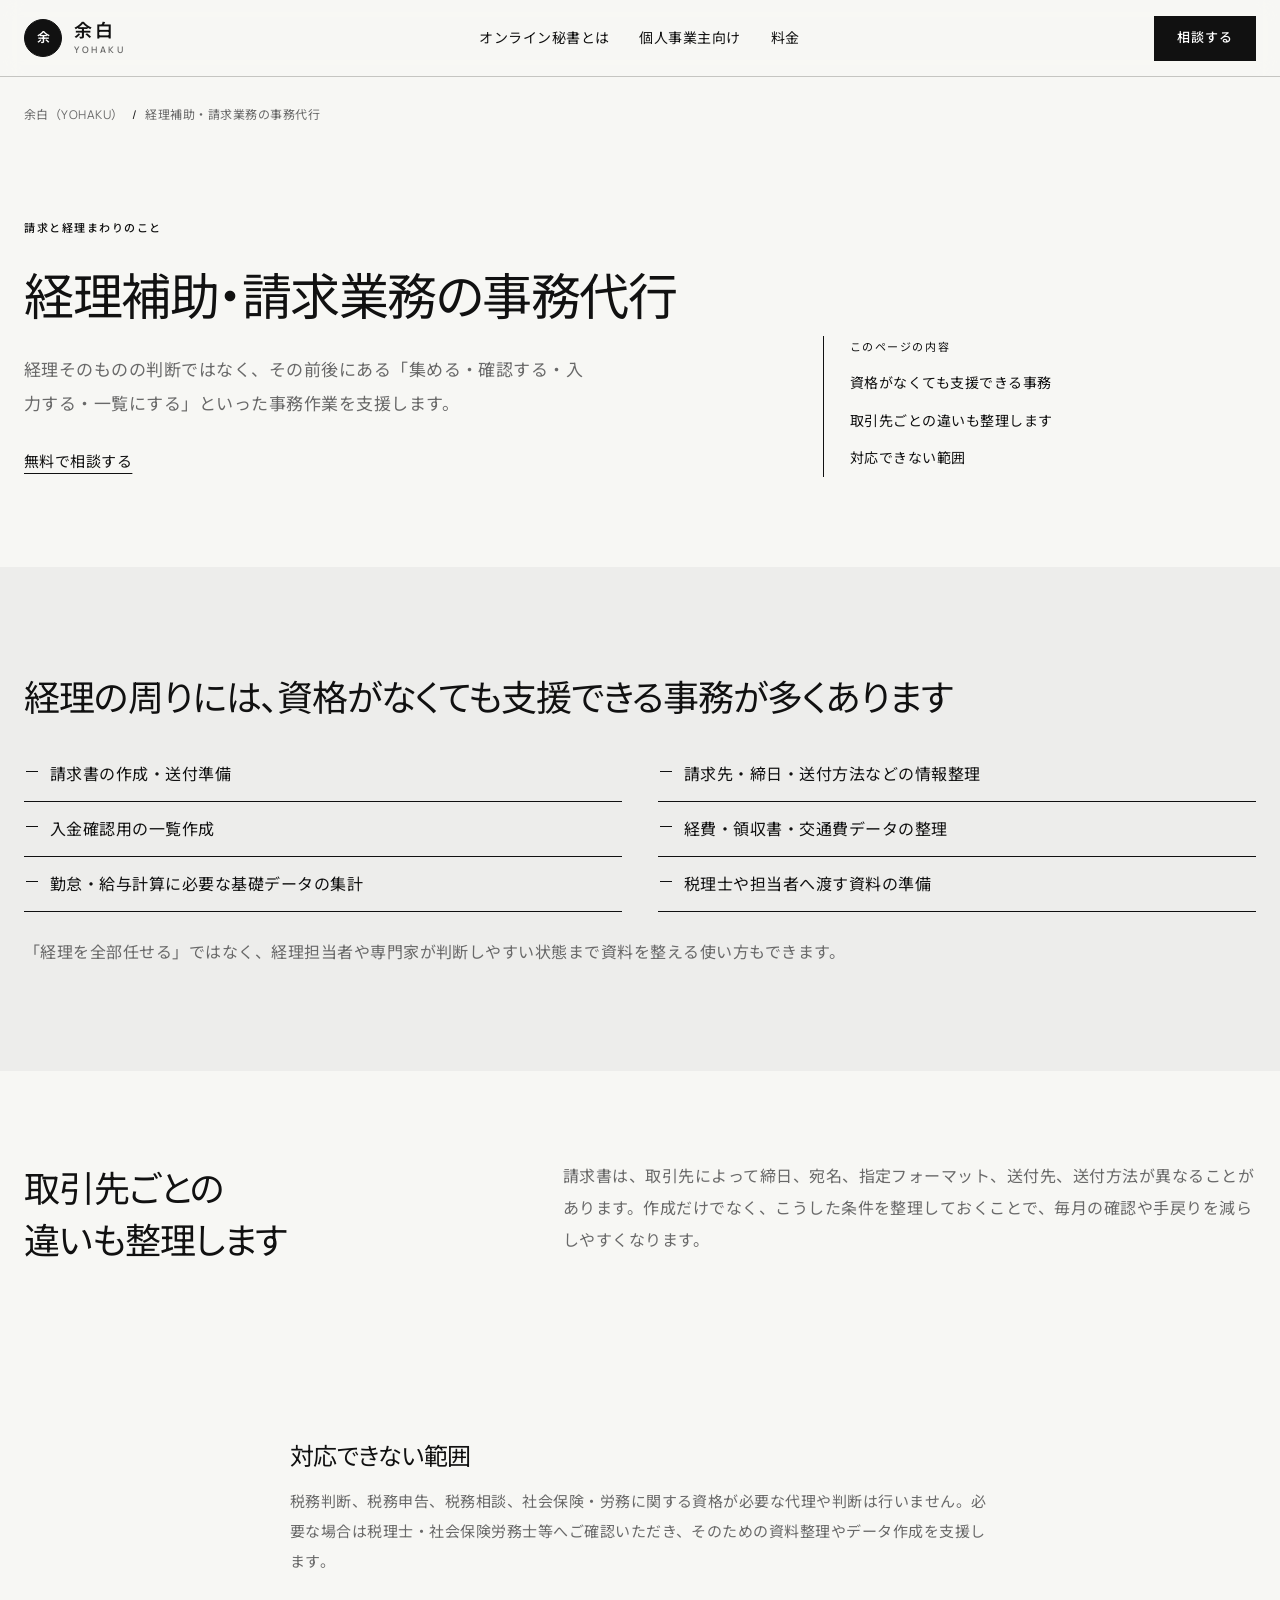
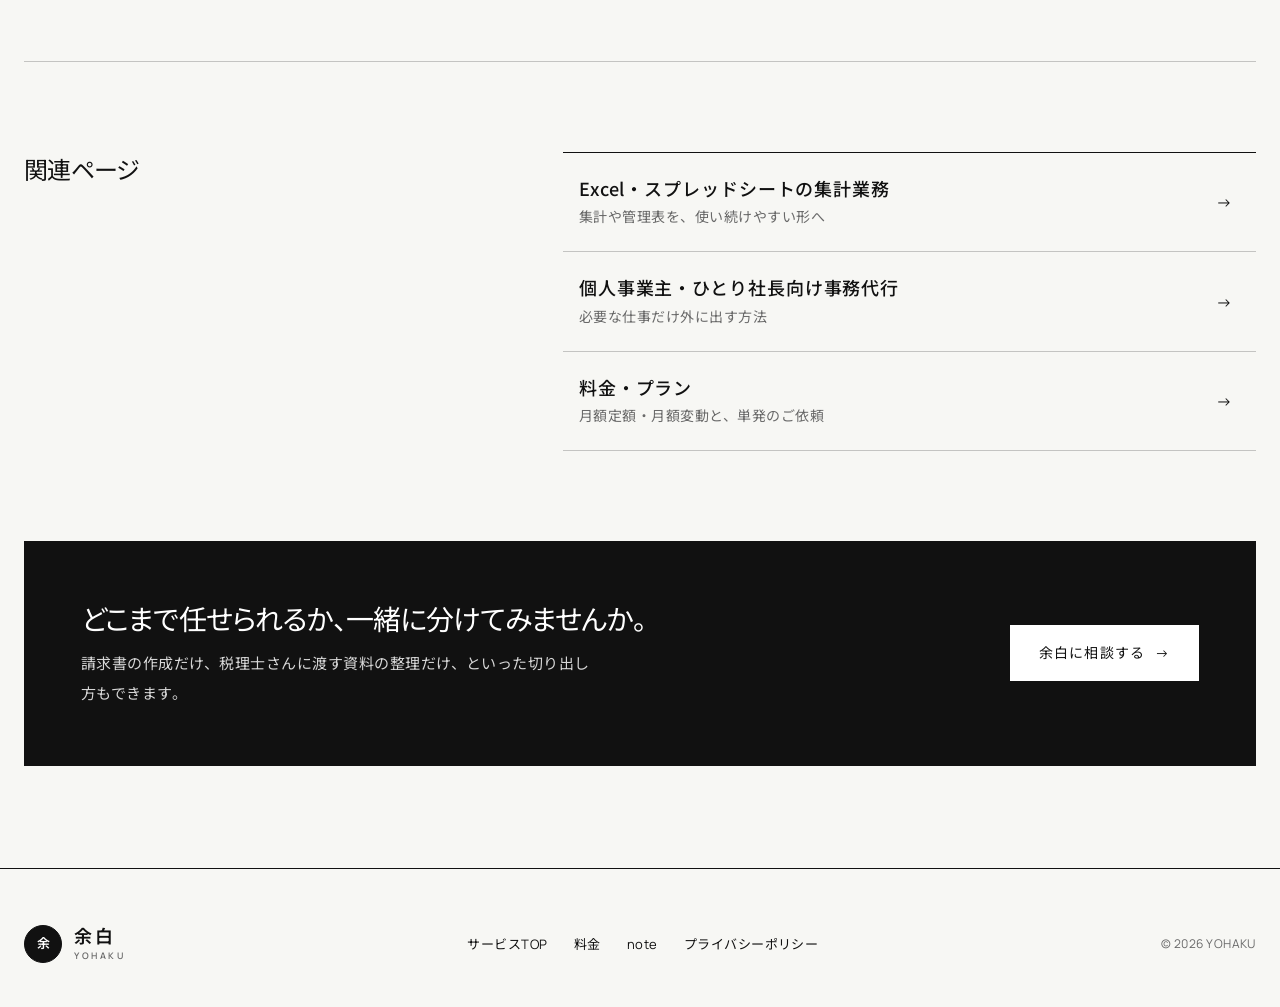
==== commit c66753ba: "Restore monochrome design across the site Bring back the black and white homepage and restyle the su" ====
--- a/accounting-support/index.html
+++ b/accounting-support/index.html
@@ -15,8 +15,8 @@
 <script type="application/ld+json">{"@context":"https://schema.org","@graph":[{"@type":"BreadcrumbList","itemListElement":[{"@type":"ListItem","position":1,"name":"余白（YOHAKU）","item":"https://ya-gi-chan.github.io/Assistant/"},{"@type":"ListItem","position":2,"name":"経理補助・請求業務の事務代行","item":"https://ya-gi-chan.github.io/Assistant/accounting-support/"}]},{"@type":"Service","name":"経理補助・請求業務の事務代行","url":"https://ya-gi-chan.github.io/Assistant/accounting-support/","description":"個人事業主・小規模法人向けの経理補助・請求業務の事務代行","serviceType":"経理補助・請求業務事務代行","areaServed":"JP","provider":{"@type":"ProfessionalService","name":"余白（YOHAKU）","url":"https://ya-gi-chan.github.io/Assistant/"}}]}</script>
 <link rel="preconnect" href="https://fonts.googleapis.com">
 <link rel="preconnect" href="https://fonts.gstatic.com" crossorigin>
-<link href="https://fonts.googleapis.com/css2?family=Noto+Sans+JP:wght@400;500&family=Shippori+Mincho:wght@400;500;600&display=swap" rel="stylesheet">
-<link rel="stylesheet" href="../yohaku.css?v=20261105-1">
+<link href="https://fonts.googleapis.com/css2?family=Manrope:wght@300;400;500;600&family=Noto+Sans+JP:wght@300;400;500;600&display=swap" rel="stylesheet">
+<link rel="stylesheet" href="../yohaku.css?v=20261105-3">
 </head>
 <body>
 <header class="header header--read header--line"><div class="container header__inner">
--- a/yohaku.css
+++ b/yohaku.css
@@ -1,20 +1,20 @@
-/* 余白（YOHAKU）共通スタイル — トップ・読みもの・プライバシーポリシーで共有 */
+/* 余白（YOHAKU）読みものページ共通スタイル — トップ（brand.css）と同じ白黒の世界観 */
 
 :root {
-  --ivory: #fbf8f2;
-  --paper: #fffdf9;
-  --beige: #f4ede2;
-  --greige: #e9e0d3;
-  --line: #e0d6c8;
-  --line-strong: #bfae98;
-  --brown: #7a6450;
-  --brown-deep: #65523f;
-  --ink: #3b332b;
-  --muted: #6f6458;
-  --serif: "Shippori Mincho", "Yu Mincho", "Hiragino Mincho ProN", serif;
-  --sans: "Noto Sans JP", "Hiragino Sans", "Yu Gothic", system-ui, sans-serif;
-  --radius: 18px;
-  --wide: 1160px;
+  --ivory: #f7f7f4;
+  --paper: #ffffff;
+  --beige: #ededeb;
+  --greige: #e9e9e6;
+  --line: rgba(17, 17, 17, .22);
+  --line-strong: #111;
+  --brown: #111;
+  --brown-deep: #111;
+  --ink: #111;
+  --muted: #696969;
+  --serif: "Noto Sans JP", "Hiragino Sans", "Yu Gothic", system-ui, sans-serif;
+  --sans: "Manrope", "Noto Sans JP", "Hiragino Sans", "Yu Gothic", system-ui, sans-serif;
+  --radius: 0;
+  --wide: 1240px;
   --read: 920px;
   --ease: cubic-bezier(.2, .7, .2, 1);
 }
@@ -22,7 +22,6 @@
 *, *::before, *::after { box-sizing: border-box; }
 html { scroll-behavior: smooth; scroll-padding-top: 96px; -webkit-text-size-adjust: 100%; }
 body { margin: 0; background: var(--ivory); color: var(--ink); font-family: var(--sans); font-size: 16px; line-height: 2; letter-spacing: .03em; -webkit-font-smoothing: antialiased; }
-body.is-loading { overflow: hidden; }
 img { max-width: 100%; }
 a { color: inherit; }
 ul, ol { margin: 0; padding: 0; list-style: none; }
@@ -35,11 +34,7 @@
 :focus-visible { outline: 2px solid var(--brown); outline-offset: 3px; border-radius: 4px; }
 
 .container { width: min(var(--wide), calc(100% - 48px)); margin-inline: auto; }
-.eyebrow, .kicker { margin-bottom: 18px; color: var(--brown); font-family: var(--serif); font-size: 13px; font-weight: 500; letter-spacing: .22em; }
-.eyebrow--center { text-align: center; }
-.center { text-align: center; }
-.section-title { text-align: center; }
-.section-lead { max-width: 34em; margin: 20px auto 0; color: var(--muted); text-align: center; }
+.eyebrow { margin-bottom: 18px; color: var(--brown); font-family: var(--serif); font-size: 13px; font-weight: 500; letter-spacing: .22em; }
 
 /* ボタン */
 .btn { display: inline-flex; align-items: center; justify-content: center; gap: 12px; padding: 15px 34px; border: 1px solid var(--brown); border-radius: 999px; background: var(--brown); color: var(--ivory); font: 500 15px/1.5 var(--sans); letter-spacing: .08em; text-decoration: none; cursor: pointer; transition: background .3s var(--ease), border-color .3s var(--ease); }
@@ -47,14 +42,12 @@
 .btn b { font-weight: 400; transition: transform .3s var(--ease); }
 .btn:hover b { transform: translateX(3px); }
 .btn--sm { padding: 9px 22px; font-size: 13px; }
-.btn--soft { background: transparent; color: var(--brown-deep); }
-.btn--soft:hover { background: var(--beige); border-color: var(--brown); }
 .text-link { color: var(--brown-deep); font-size: 15px; text-decoration: underline; text-decoration-color: var(--line-strong); text-underline-offset: 6px; transition: text-decoration-color .3s; }
 .text-link:hover { text-decoration-color: var(--brown); }
 
 /* ヘッダー */
-.header { position: sticky; top: 0; z-index: 40; background: rgba(251, 248, 242, .9); backdrop-filter: blur(10px); border-bottom: 1px solid transparent; transition: border-color .3s; }
-.header.is-scrolled, .header--line { border-bottom-color: var(--line); }
+.header { position: sticky; top: 0; z-index: 40; background: rgba(247, 247, 244, .88); backdrop-filter: blur(10px); border-bottom: 1px solid transparent; transition: border-color .3s; }
+.header--line { border-bottom-color: var(--line); }
 .header__inner { display: flex; align-items: center; justify-content: space-between; gap: 24px; min-height: 76px; }
 .logo { display: inline-flex; align-items: center; gap: 12px; font-family: var(--serif); font-size: 19px; font-weight: 500; line-height: 1.2; letter-spacing: .12em; text-decoration: none; }
 .logo small { display: block; margin-top: 3px; color: var(--muted); font-size: 9px; letter-spacing: .28em; }
@@ -62,8 +55,6 @@
 .nav { display: flex; align-items: center; gap: 30px; font-size: 14px; }
 .nav a { color: var(--ink); text-decoration: none; transition: color .25s; }
 .nav a:hover, .nav a[aria-current] { color: var(--brown); }
-.nav-toggle { display: none; width: 42px; height: 42px; padding: 0; border: 0; background: none; cursor: pointer; }
-.nav-toggle span { display: block; width: 22px; height: 1px; margin: 6px auto; background: var(--ink); }
 
 /* フッター */
 .footer { padding: 56px 0 44px; background: var(--beige); font-size: 13px; }
@@ -73,207 +64,10 @@
 .footer__inner > div a:hover { color: var(--brown); }
 .footer__inner p { color: var(--muted); font-size: 12px; }
 
-/* ローディング・スクロール */
-.page-loader { position: fixed; inset: 0; z-index: 90; display: grid; place-items: center; background: var(--ivory); transition: opacity .7s var(--ease), visibility .7s; }
-.page-loader.is-hidden { opacity: 0; visibility: hidden; }
-.page-loader__inner { display: grid; justify-items: center; gap: 16px; }
-.page-loader__brand { font-family: var(--serif); font-size: 20px; letter-spacing: .4em; }
-.page-loader__line { width: 72px; height: 1px; background: var(--line-strong); transform-origin: left; animation: loader-line 1.1s var(--ease) both; }
-.page-loader small { color: var(--muted); font-size: 12px; letter-spacing: .14em; }
-.scroll-progress { position: fixed; top: 0; left: 0; z-index: 50; width: 100%; height: 2px; background: var(--line-strong); transform: scaleX(0); transform-origin: left; }
-.reveal { opacity: 0; transform: translateY(18px); transition: opacity .9s var(--ease), transform .9s var(--ease); }
-.reveal.is-visible { opacity: 1; transform: none; }
-.reveal-stagger > * { opacity: 0; transform: translateY(14px); transition: opacity .8s var(--ease), transform .8s var(--ease); }
-.reveal-stagger.is-visible > * { opacity: 1; transform: none; }
-.reveal-stagger.is-visible > :nth-child(2) { transition-delay: .08s; }
-.reveal-stagger.is-visible > :nth-child(3) { transition-delay: .16s; }
-.reveal-stagger.is-visible > :nth-child(4) { transition-delay: .24s; }
-.reveal-stagger.is-visible > :nth-child(n+5) { transition-delay: .32s; }
-@keyframes loader-line { from { transform: scaleX(0); } to { transform: scaleX(1); } }
+/* 動き */
 @keyframes rise { from { opacity: 0; transform: translateY(14px); } to { opacity: 1; transform: none; } }
-@keyframes breathe { 0%, 100% { transform: translate(var(--mouse-x, 0), var(--mouse-y, 0)) scale(1); } 50% { transform: translate(var(--mouse-x, 0), var(--mouse-y, 0)) scale(1.025); } }
-
-/* ===== トップ ===== */
-.hero { padding: clamp(40px, 6vw, 84px) 0 0; }
-.hero__grid { display: grid; grid-template-columns: minmax(0, 1.15fr) minmax(0, .85fr); gap: clamp(32px, 6vw, 88px); align-items: center; }
-.hero__copy > * { animation: rise 1.1s var(--ease) both; }
-.hero__copy > :nth-child(2) { animation-delay: .08s; }
-.hero__copy > :nth-child(3) { animation-delay: .16s; }
-.hero__copy > :nth-child(n+4) { animation-delay: .26s; }
-.hero .kicker { margin-bottom: 10px; font-size: 11px; }
-.hero__tagline { color: var(--muted); font-size: 15px; }
-.hero h1 { margin: 26px 0 28px; font-size: clamp(40px, 5.6vw, 72px); line-height: 1.45; letter-spacing: .06em; }
-.hero h1 span, .hero h1 em { font-style: normal; white-space: nowrap; }
-.hero__lead { max-width: 30em; color: var(--muted); }
-.hero__actions { display: flex; flex-wrap: wrap; align-items: center; gap: 18px 30px; margin-top: 38px; }
-.hero__visual { position: relative; display: grid; place-items: center; aspect-ratio: 4 / 5; max-height: 600px; border-radius: 999px 999px 24px 24px; background: linear-gradient(180deg, var(--beige), var(--greige)); overflow: hidden; }
-.hero__monogram { font-family: var(--serif); font-size: clamp(130px, 17vw, 230px); line-height: 1; color: var(--paper); animation: breathe 9s ease-in-out infinite; }
-.hero__vertical { position: absolute; top: 19%; right: 13%; color: var(--brown-deep); font-family: var(--serif); font-size: 15px; letter-spacing: .32em; writing-mode: vertical-rl; }
-.hero__bottom { margin-top: clamp(40px, 5vw, 64px); border-top: 1px solid var(--line); }
-.hero__bottom > p { display: none; }
-.hero__facts { display: grid; grid-template-columns: repeat(4, 1fr); width: min(var(--wide), calc(100% - 48px)); margin-inline: auto; }
-.hero__facts li { padding: 24px 22px; border-left: 1px solid var(--line); }
-.hero__facts li:first-child { border-left: 0; padding-left: 0; }
-.hero__facts strong { display: block; font-family: var(--serif); font-size: 18px; font-weight: 500; }
-.hero__facts span { color: var(--muted); font-size: 12px; }
-
-.intro { padding: clamp(84px, 11vw, 150px) 0; }
-.intro__grid { display: grid; grid-template-columns: 1fr 1fr; gap: clamp(32px, 7vw, 100px); align-items: start; }
-.intro__text { display: grid; gap: 22px; color: var(--muted); }
-.intro__text strong { color: var(--ink); font-weight: 500; }
-
-.owner-letter { padding: clamp(84px, 11vw, 140px) 0; background: var(--beige); }
-.owner-letter__intro { display: grid; grid-template-columns: .55fr 1.45fr; gap: clamp(24px, 5vw, 70px); }
-.owner-letter__intro h2 { margin-bottom: 26px; }
-.owner-letter__intro > div > p { max-width: 38em; color: var(--muted); }
-.owner-checks { display: grid; grid-template-columns: .55fr 1.45fr; gap: clamp(24px, 5vw, 70px); margin-top: clamp(56px, 7vw, 90px); }
-.owner-checks__lead { font-family: var(--serif); font-size: clamp(19px, 2vw, 24px); line-height: 1.8; }
-.owner-checks li { display: flex; gap: 18px; padding: 15px 0; border-bottom: 1px solid var(--line-strong); }
-.owner-checks li:first-child { border-top: 1px solid var(--line-strong); }
-.owner-checks li span { flex: none; width: 2.4em; color: var(--brown); font-family: var(--serif); font-size: 13px; line-height: 2.4; }
-.owner-letter__message { max-width: 720px; margin: clamp(70px, 9vw, 120px) auto; text-align: center; }
-.owner-letter__message p { margin-bottom: 16px; color: var(--muted); }
-.owner-letter__message strong { display: block; font-family: var(--serif); font-size: clamp(22px, 2.6vw, 31px); font-weight: 500; line-height: 1.8; }
-.owner-letter__solution { display: grid; grid-template-columns: 1fr 1fr; gap: clamp(32px, 6vw, 90px); }
-.owner-letter__body { display: grid; gap: 20px; align-content: start; color: var(--muted); }
-.compare-grid { display: grid; grid-template-columns: .9fr 1.1fr; gap: 20px; margin-top: 48px; align-items: stretch; }
-.compare-grid article { padding: clamp(26px, 3vw, 40px); border-radius: var(--radius); border: 1px solid var(--line-strong); }
-.compare-grid__yohaku { background: var(--paper); border-color: var(--paper) !important; box-shadow: 0 10px 34px rgba(101, 82, 63, .07); }
-.compare-grid article > p { color: var(--brown); font-family: var(--serif); font-size: 12px; letter-spacing: .22em; }
-.compare-grid h3 { margin: 6px 0 16px; }
-.compare-grid li { padding: 9px 0; border-top: 1px solid var(--line); color: var(--muted); font-size: 15px; }
-.owner-letter__future { margin-top: clamp(70px, 9vw, 120px); }
-.future-grid { display: grid; grid-template-columns: repeat(4, 1fr); gap: 0; margin-top: 36px; border-top: 1px solid var(--line-strong); }
-.future-grid article { padding: 26px 24px 8px 0; }
-.future-grid article + article { padding-left: 24px; border-left: 1px solid var(--line); }
-.future-grid p { margin-top: 8px; color: var(--muted); font-size: 14px; }
-.owner-letter__closing { max-width: 680px; margin: clamp(70px, 9vw, 120px) auto 0; text-align: center; }
-.owner-letter__closing > p:first-child { color: var(--muted); }
-.owner-letter__closing h2 { margin: 12px 0 22px; }
-.owner-letter__closing > p:not(:first-child) { margin-bottom: 32px; color: var(--muted); }
-
-.services { padding: clamp(84px, 11vw, 140px) 0; }
-.section-heading { display: grid; grid-template-columns: 1fr 1fr; gap: 24px clamp(32px, 6vw, 90px); align-items: end; margin-bottom: clamp(36px, 5vw, 56px); }
-.section-heading > p { color: var(--muted); }
-.service-row { display: grid; grid-template-columns: 64px minmax(0, 1fr) 28px; gap: 8px 20px; align-items: baseline; padding: 26px 18px; border-top: 1px solid var(--line); border-radius: 4px; text-decoration: none; transition: background .3s var(--ease); }
-.service-list > :last-child { border-bottom: 1px solid var(--line); }
-.service-row:hover { background: var(--beige); }
-.service-row__num { color: var(--brown); font-family: var(--serif); font-size: 14px; }
-.service-row p { margin-top: 4px; color: var(--muted); font-size: 15px; }
-.service-row__go { color: var(--brown); transition: transform .3s var(--ease); }
-.service-row:hover .service-row__go { transform: translateX(4px); }
-.service-note { margin-top: 22px; color: var(--muted); font-size: 13px; }
-
-.strength { padding: clamp(84px, 11vw, 140px) 0; background: var(--greige); }
-.strength__grid { display: grid; grid-template-columns: .85fr 1.15fr; gap: clamp(32px, 6vw, 90px); }
-.strength__items { display: grid; gap: 30px; }
-.strength__items article { display: grid; grid-template-columns: 48px 1fr; gap: 6px; }
-.strength__items strong { color: var(--brown-deep); font-family: var(--serif); font-size: 14px; font-weight: 500; line-height: 2.4; }
-.strength__items p { color: var(--ink); font-size: 15px; }
-
-.profile { padding: clamp(84px, 11vw, 140px) 0; }
-.profile__grid { display: grid; grid-template-columns: .7fr 1.3fr; gap: clamp(32px, 6vw, 90px); align-items: center; }
-.profile__portrait { display: grid; justify-items: center; gap: 16px; padding: 56px 24px; border-radius: 999px 999px 24px 24px; background: var(--beige); text-align: center; }
-.profile__portrait > span { display: grid; place-items: center; width: 120px; height: 120px; border-radius: 50%; background: var(--paper); color: var(--brown-deep); font-family: var(--serif); font-size: 44px; }
-.profile__portrait p { font-family: var(--serif); letter-spacing: .24em; line-height: 1.7; }
-.profile__portrait small { color: var(--muted); font-size: 10px; }
-.profile__content > p:not(.eyebrow) { margin-top: 18px; color: var(--muted); }
-.profile__meta { display: grid; grid-template-columns: repeat(3, 1fr); margin: 34px 0 0; border-top: 1px solid var(--line); }
-.profile__meta div { padding: 16px 12px 0 0; }
-.profile__meta dt { color: var(--brown); font-size: 12px; }
-.profile__meta dd { margin: 0; font-size: 14px; }
-
-.works { padding: clamp(84px, 11vw, 140px) 0; background: var(--beige); }
-.works__grid { display: grid; grid-template-columns: repeat(2, 1fr); gap: 18px; }
-.work-card { position: relative; padding: clamp(26px, 3vw, 38px); border-radius: var(--radius); background: var(--paper); }
-.work-card--large { grid-row: span 2; background: var(--greige); }
-.work-card__tag { color: var(--brown); font-size: 12px; letter-spacing: .1em; }
-.work-card__no { display: none; }
-.work-card h3 { margin: 8px 0 12px; }
-.work-card--large h3 { font-size: clamp(21px, 2.2vw, 27px); }
-.work-card p { color: var(--muted); font-size: 15px; }
-.work-card--large p { color: var(--ink); }
-.work-card ul { margin-top: 20px; }
-.work-card li { padding: 8px 0; border-top: 1px solid var(--line-strong); font-size: 14px; }
-
-.voices { padding: clamp(84px, 11vw, 140px) 0; }
-.voices__head { display: grid; grid-template-columns: 1fr 1fr; gap: 20px clamp(32px, 6vw, 90px); align-items: end; margin-bottom: 44px; }
-.voices__head > p { color: var(--muted); }
-.voices__grid { display: grid; grid-template-columns: 1.15fr 1fr 1fr; gap: 18px; align-items: start; }
-.voices__grid figure { display: grid; gap: 18px; margin: 0; padding: 30px; border: 1px solid var(--line); border-radius: var(--radius); background: var(--paper); }
-.voices__grid figure:nth-child(2) { margin-top: 36px; }
-.voices__grid figure:nth-child(3) { margin-top: 12px; }
-.voices__tag { color: var(--brown); font-size: 12px; letter-spacing: .1em; }
-.voices blockquote { margin: 0; font-size: 15px; }
-.voices blockquote mark { background: linear-gradient(transparent 70%, var(--greige) 70%); color: inherit; }
-.voices figcaption { display: flex; align-items: center; gap: 12px; padding-top: 16px; border-top: 1px solid var(--line); }
-.voices__avatar { display: grid; place-items: center; flex: none; width: 40px; height: 40px; border-radius: 50%; background: var(--beige); color: var(--brown-deep); font-family: var(--serif); }
-.voices figcaption strong { display: block; font-weight: 500; line-height: 1.5; }
-.voices figcaption small { color: var(--muted); font-size: 12px; }
-.voices__note { margin-top: 20px; color: var(--muted); font-size: 12px; }
-
-.pricing { padding: clamp(84px, 11vw, 140px) 0; background: var(--beige); }
-.price-perks { display: grid; grid-template-columns: repeat(3, 1fr); margin-top: 44px; border-block: 1px solid var(--line-strong); }
-.price-perks li { padding: 20px 22px; text-align: center; }
-.price-perks li + li { border-left: 1px solid var(--line-strong); }
-.price-perks strong { display: block; font-family: var(--serif); font-weight: 500; }
-.price-perks span { color: var(--muted); font-size: 13px; }
-.plan-intro { display: grid; grid-template-columns: 1fr 1fr; gap: 16px 48px; margin-top: 44px; }
-.plan-intro article { display: flex; gap: 16px; }
-.plan-intro span { flex: none; color: var(--brown); font-family: var(--serif); font-size: 22px; line-height: 1.5; }
-.plan-intro p { color: var(--muted); font-size: 14px; }
-.price-block { margin-top: 56px; }
-.price-block__head { display: flex; flex-wrap: wrap; align-items: baseline; justify-content: space-between; gap: 4px 24px; margin-bottom: 18px; }
-.price-block__head span { display: block; color: var(--brown); font-family: var(--serif); font-size: 12px; letter-spacing: .22em; }
-.price-block__head > p { color: var(--muted); font-size: 14px; }
-.price-cards { display: grid; grid-template-columns: repeat(4, 1fr); gap: 14px; }
-.price-cards article { position: relative; display: grid; gap: 4px; padding: 26px 22px; border-radius: var(--radius); background: var(--paper); }
-.price-cards article.is-recommended { background: var(--greige); }
-.price-cards b { position: absolute; top: 14px; right: 16px; color: var(--brown-deep); font-size: 12px; font-weight: 500; }
-.price-cards strong { font-family: var(--serif); font-size: clamp(25px, 2.5vw, 31px); font-weight: 500; line-height: 1.5; white-space: nowrap; }
-.price-cards strong small { font-family: var(--sans); font-size: 12px; font-weight: 400; }
-.price-cards article > div { color: var(--muted); font-size: 13px; }
-.variable-table { border-radius: var(--radius); background: var(--paper); overflow: hidden; }
-.variable-table > div { display: grid; grid-template-columns: 1fr .8fr 1.2fr; gap: 12px; align-items: center; padding: 15px 26px; border-top: 1px solid var(--line); }
-.variable-table__head { border-top: 0 !important; color: var(--brown); font-size: 13px; }
-.variable-table strong { font-weight: 500; }
-.variable-table small { display: block; color: var(--muted); font-size: 12px; }
-.price-message { max-width: 700px; margin: 64px auto 0; }
-.price-message__title { margin-bottom: 14px; font-family: var(--serif); font-size: clamp(19px, 2vw, 23px); }
-.price-message p:not(.price-message__title) { margin-bottom: 14px; color: var(--muted); }
-.price-message a { text-underline-offset: 5px; }
-.price-notes { max-width: 700px; margin: 30px auto 36px; padding-top: 24px; border-top: 1px solid var(--line-strong); font-size: 14px; }
-.price-notes p { margin-bottom: 8px; }
-.price-notes strong { font-weight: 500; }
-.price-notes li { color: var(--muted); font-size: 13px; }
-
-.flow { padding: clamp(84px, 11vw, 140px) 0; }
-.flow__list { display: grid; grid-template-columns: repeat(4, 1fr); margin-top: 44px; border-top: 1px solid var(--line-strong); }
-.flow__list li { padding: 22px 22px 0 0; }
-.flow__list li + li { padding-left: 22px; border-left: 1px solid var(--line); }
-.flow__list span { color: var(--brown); font-family: var(--serif); font-size: 14px; }
-.flow__list p { margin-top: 6px; color: var(--muted); font-size: 14px; }
-
-.faq { padding: clamp(84px, 11vw, 140px) 0; background: var(--beige); }
-.faq__inner { display: grid; grid-template-columns: .7fr 1.3fr; gap: clamp(32px, 6vw, 90px); }
-.faq__inner > div:first-child > p:last-child { margin-top: 16px; color: var(--muted); }
-.faq__list details { border-bottom: 1px solid var(--line-strong); }
-.faq__list details:first-child { border-top: 1px solid var(--line-strong); }
-.faq__list summary { position: relative; padding: 19px 36px 19px 0; font-weight: 500; cursor: pointer; list-style: none; }
-.faq__list summary::-webkit-details-marker { display: none; }
-.faq__list summary::after { content: "+"; position: absolute; top: 15px; right: 6px; color: var(--brown); font-family: var(--serif); font-size: 22px; font-weight: 400; }
-.faq__list details[open] summary::after { content: "−"; }
-.faq__list details p { padding-bottom: 20px; color: var(--muted); font-size: 15px; }
-
-.guide-home { padding: clamp(84px, 11vw, 140px) 0; }
-.guide-home__grid { display: grid; grid-template-columns: .9fr 1.1fr; gap: 20px clamp(24px, 4vw, 56px); align-items: stretch; }
-.guide-feature { display: flex; flex-direction: column; justify-content: flex-end; min-height: 340px; padding: clamp(28px, 3.4vw, 44px); border: 1px solid var(--greige); border-radius: 180px 180px var(--radius) var(--radius); background: var(--greige); text-decoration: none; transition: background .3s var(--ease), border-color .3s var(--ease), transform .3s var(--ease); }
-.guide-feature:hover { background: #e4d9ca; border-color: var(--line-strong); transform: translateY(-2px); }
-.guide-feature small { color: var(--brown-deep); font-size: 12px; letter-spacing: .1em; }
-.guide-feature h3 { margin: 6px 0 10px; font-size: clamp(22px, 2.3vw, 28px); }
-.guide-feature p { font-size: 15px; }
-
-/* リンクの行（トップのガイド・読みものの関連ページで共通） */
+
+/* リンクの行 */
 .row-link { display: grid; grid-template-columns: minmax(0, 1fr) 24px; gap: 2px 18px; align-items: center; padding: 20px 16px; border-bottom: 1px solid var(--line); border-radius: 4px; text-decoration: none; transition: background .3s var(--ease), transform .3s var(--ease); }
 .row-link:first-child { border-top: 1px solid var(--line); }
 .row-link:hover { background: var(--beige); transform: translateY(-1px); }
@@ -282,23 +76,6 @@
 .row-link > span:last-child { color: var(--brown); transition: transform .3s var(--ease); }
 .row-link:hover > span:last-child { transform: translateX(4px); }
 
-.contact { padding: clamp(84px, 11vw, 140px) 0; background: var(--greige); }
-.contact__grid { display: grid; grid-template-columns: .9fr 1.1fr; gap: clamp(32px, 6vw, 90px); align-items: start; }
-.contact__copy h2 { font-size: clamp(30px, 3.8vw, 44px); }
-.contact__copy > p:not(.eyebrow) { margin-top: 20px; }
-.contact__copy ul { margin-top: 26px; font-size: 14px; }
-.contact__copy li { padding: 8px 0; border-top: 1px solid var(--line-strong); }
-.contact-form { display: grid; gap: 18px; padding: clamp(24px, 3.4vw, 42px); border-radius: var(--radius); background: var(--paper); }
-.contact-form label { display: block; font-size: 14px; font-weight: 500; }
-.contact-form label > span, .contact-form label > small { display: inline; margin-left: 6px; color: var(--brown); font-size: 11px; font-weight: 400; }
-.contact-form input:not([type="checkbox"]), .contact-form textarea { display: block; width: 100%; margin-top: 6px; padding: 12px 14px; border: 1px solid var(--line); border-radius: 10px; background: var(--ivory); color: var(--ink); font: 400 16px/1.7 var(--sans); transition: border-color .25s; }
-.contact-form input:focus, .contact-form textarea:focus { border-color: var(--brown); outline: none; }
-.contact-form .privacy-check { display: flex; align-items: center; gap: 10px; font-weight: 400; }
-.privacy-check > span { margin: 0 !important; color: var(--ink) !important; font-size: 14px !important; }
-.hp-field { position: absolute; left: -9999px; }
-.form-message { padding: 12px 16px; border-radius: 10px; background: var(--beige); font-size: 14px; }
-.form-message[hidden] { display: none; }
-
 /* ===== 読みもの（サービス解説ページ） ===== */
 .crumbs { padding-top: 26px; color: var(--muted); font-size: 12px; }
 .crumbs a { text-decoration: none; }
@@ -350,9 +127,6 @@
 .pairs article { padding: 20px 0; border-top: 1px solid var(--line); }
 .pairs h3 { margin-bottom: 4px; }
 .pairs p { color: var(--muted); font-size: 15px; }
-.pairs--paper { gap: 14px; margin-top: 0; }
-.pairs--paper article { padding: 26px 28px; border: 0; border-radius: var(--radius); background: var(--paper); }
-.pairs--paper article:nth-child(even) { transform: translateY(18px); }
 
 .ledger { border-bottom: 1px solid var(--line-strong); }
 .ledger article { display: grid; grid-template-columns: minmax(0, .8fr) minmax(0, 1.2fr); gap: 4px 28px; padding: 20px 0; border-top: 1px solid var(--line-strong); }
@@ -373,10 +147,10 @@
 .table th, .table td { padding: 15px 14px; border-bottom: 1px solid var(--line); text-align: left; vertical-align: top; font-weight: 400; }
 .table thead th { border-bottom: 1px solid var(--line-strong); color: var(--brown); font-size: 13px; }
 .table tbody th { font-weight: 500; }
-.table .is-us { background: rgba(233, 224, 211, .45); }
+.table .is-us { background: rgba(17, 17, 17, .06); }
 .table .num { font-family: var(--serif); font-size: 18px; white-space: nowrap; }
 .table small { display: block; color: var(--muted); font-size: 12px; }
-.table tr.is-pick th, .table tr.is-pick td { background: rgba(233, 224, 211, .45); }
+.table tr.is-pick th, .table tr.is-pick td { background: rgba(17, 17, 17, .06); }
 
 /* 関連ページ・ご相談 */
 .next-read { display: grid; grid-template-columns: minmax(0, .8fr) minmax(0, 1.2fr); gap: 20px clamp(32px, 6vw, 84px); padding: clamp(56px, 7vw, 92px) 0; border-top: 1px solid var(--line); }
@@ -384,7 +158,7 @@
 
 .invite-wrap { padding-bottom: clamp(64px, 8vw, 104px); }
 .invite { display: grid; grid-template-columns: minmax(0, 1fr) auto; gap: 18px 40px; align-items: center; padding: clamp(32px, 4.4vw, 56px); border: 1px solid var(--greige); border-radius: 28px; background: var(--greige); text-decoration: none; transition: background .3s var(--ease), border-color .3s var(--ease), transform .3s var(--ease); }
-.invite:hover { background: #e4d9ca; border-color: var(--line-strong); transform: translateY(-2px); }
+.invite:hover { background: #222; border-color: var(--line-strong); transform: translateY(-2px); }
 .invite h2 { margin-bottom: 10px; font-size: clamp(21px, 2.3vw, 28px); }
 .invite p { max-width: 34em; font-size: 15px; }
 .invite__go { display: inline-flex; align-items: center; gap: 10px; padding: 13px 28px; border-radius: 999px; background: var(--brown); color: var(--ivory); font-size: 14px; letter-spacing: .08em; white-space: nowrap; transition: background .3s var(--ease); }
@@ -402,17 +176,6 @@
 
 /* レスポンシブ */
 @media (max-width: 960px) {
-  .hero__grid, .intro__grid, .owner-letter__intro, .owner-checks, .owner-letter__solution, .section-heading, .strength__grid, .profile__grid, .voices__head, .faq__inner, .guide-home__grid, .contact__grid { grid-template-columns: 1fr; }
-  .hero__visual { width: min(100%, 380px); margin-inline: auto; aspect-ratio: 1 / 1.05; }
-  .hero__facts { grid-template-columns: repeat(2, 1fr); }
-  .hero__facts li:nth-child(3) { border-left: 0; padding-left: 0; }
-  .hero__facts li:nth-child(n+3) { border-top: 1px solid var(--line); }
-  .future-grid, .flow__list { grid-template-columns: repeat(2, 1fr); }
-  .future-grid article:nth-child(3), .flow__list li:nth-child(3) { padding-left: 0; border-left: 0; }
-  .price-cards { grid-template-columns: repeat(2, 1fr); }
-  .voices__grid { grid-template-columns: 1fr; }
-  .voices__grid figure:nth-child(n) { margin-top: 0; }
-  .guide-feature { min-height: 280px; }
   .read-hero, .chapter, .band__split, .next-read { grid-template-columns: 1fr; }
   .toc { padding-left: 20px; }
 }
@@ -420,40 +183,23 @@
   .header--read .header__inner { flex-wrap: wrap; gap: 4px 16px; padding-block: 10px; }
   .header--read .nav { order: 3; width: 100%; gap: 20px; font-size: 13px; }
   .header:not(.header--read) .nav { display: none; position: absolute; top: 100%; left: 0; right: 0; flex-direction: column; align-items: flex-start; gap: 0; padding: 8px 24px 18px; background: var(--ivory); border-bottom: 1px solid var(--line); }
-  .header:not(.header--read) .nav.is-open { display: flex; }
   .header:not(.header--read) .nav a { width: 100%; padding: 11px 0; }
-  .nav-toggle { display: block; }
   .header__cta { margin-left: auto; }
-  .works__grid, .plan-intro, .compare-grid, .pairs, .ticks--two, .ledger article { grid-template-columns: 1fr; }
-  .work-card--large { grid-row: auto; }
-  .pairs--paper article:nth-child(even) { transform: none; }
-  .price-perks { grid-template-columns: 1fr; }
-  .price-perks li + li { border-left: 0; border-top: 1px solid var(--line-strong); }
-  .variable-table > div { padding: 13px 16px; font-size: 14px; }
-  .profile__meta { grid-template-columns: 1fr; }
+  .pairs, .ticks--two, .ledger article { grid-template-columns: 1fr; }
   .invite { grid-template-columns: 1fr; }
   .invite__go { justify-self: start; }
   .table th, .table td { padding: 12px 8px; font-size: 14px; }
   .table .num { font-size: 16px; }
 }
 @media (max-width: 560px) {
-  .future-grid, .flow__list, .price-cards, .hero__facts { grid-template-columns: 1fr; }
-  .future-grid article:nth-child(n), .flow__list li:nth-child(n) { padding-inline: 0; border-left: 0; }
-  .future-grid article + article, .flow__list li + li { border-top: 1px solid var(--line); }
-  .hero__facts li:nth-child(n) { padding-left: 0; border-left: 0; }
-  .hero__facts li + li { border-top: 1px solid var(--line); }
-  .service-row { grid-template-columns: 40px minmax(0, 1fr) 20px; padding-inline: 6px; }
-  .variable-table > div { grid-template-columns: 1fr 1fr; }
-  .variable-table > div > :first-child { grid-column: 1 / -1; }
 }
 @media (prefers-reduced-motion: reduce) {
   html { scroll-behavior: auto; }
   *, *::before, *::after { animation-duration: .01ms !important; animation-iteration-count: 1 !important; transition-duration: .01ms !important; }
-  .reveal, .reveal-stagger > * { opacity: 1; transform: none; }
 }
 
 a.read-hero__price { display: block; border: 1px solid var(--greige); text-decoration: none; transition: background .3s var(--ease), border-color .3s var(--ease), transform .3s var(--ease); }
-a.read-hero__price:hover { background: #e4d9ca; border-color: var(--line-strong); transform: translateY(-2px); }
+a.read-hero__price:hover { background: #222; border-color: var(--line-strong); transform: translateY(-2px); }
 .read-hero__go { display: block; margin-top: 8px; color: var(--brown-deep); font-size: 14px; }
 
 .band .statement { padding: 0; }
@@ -464,3 +210,42 @@
 .band + .container > .chapter:first-child { border-top: 0; }
 .chapter + .statement { border-top: 1px solid var(--line); }
 .table-wrap + p { margin-top: 22px; }
+
+/* 白黒の仕上げ：トップと同じ直線・黒面・反転ホバー */
+*, *::before, *::after { border-radius: 0 !important; }
+.logo__mark { border-color: #111; border-radius: 50% !important; background: #111; color: #fff; font-size: 13px; }
+.logo { font-family: var(--sans); font-size: 18px; font-weight: 600; letter-spacing: .16em; }
+h1, h2, h3 { font-weight: 400; line-height: 1.45; letter-spacing: -.03em; }
+h3 { font-weight: 500; }
+.eyebrow, .kicker, .toc p { font-family: var(--sans); font-size: 11px; letter-spacing: .14em; }
+.btn { min-height: 45px; border-color: #111; background: #111; color: #fff; transition: background .35s, color .35s, transform .35s, box-shadow .35s; }
+.btn:hover { background: #fff; color: #111; transform: translate(4px, -4px); box-shadow: -4px 4px 0 #111; }
+.footer { border-top: 1px solid #111; background: var(--ivory); }
+
+.row-link { transition: padding .45s var(--ease), background .45s, color .45s; }
+.row-link:first-child { border-top-color: #111; }
+.row-link:hover { padding-left: 28px; background: #111; color: #fff; transform: none; }
+.row-link:hover small, .row-link:hover > span:last-child { color: #d7d7d7; }
+
+.read-hero__price, a.read-hero__price { border: 1px solid #111; background: #111; color: #fff; }
+.read-hero__price small, .read-hero__go { color: #d7d7d7; }
+a.read-hero__price:hover { border-color: #222; transform: none; }
+
+.band--greige { background: #111; color: #fff; }
+.band--greige p, .band--greige .statement p { color: #d7d7d7; }
+.band--greige .eyebrow { color: #fff; }
+.band--greige .ticks li { border-color: rgba(255, 255, 255, .28); }
+.band--greige .ticks li::before { background: #fff; }
+.band--greige .memo, .band--greige .pairs--paper article { background: #fff; color: #696969; }
+.band--greige .memo strong, .band--greige .pairs--paper h3 { color: #111; }
+.band--greige .pairs--paper p { color: #696969; }
+
+.table .is-us { background: #111; color: #fff; }
+.table .is-us small { color: #d7d7d7; }
+.table thead th { font-weight: 500; }
+
+.invite { border: 1px solid #111; background: #111; color: #fff; }
+.invite p { color: #d7d7d7; }
+.invite:hover { border-color: #222; transform: none; }
+.invite__go { border: 1px solid #fff; background: #fff; color: #111; }
+.invite:hover .invite__go { background: transparent; color: #fff; }
